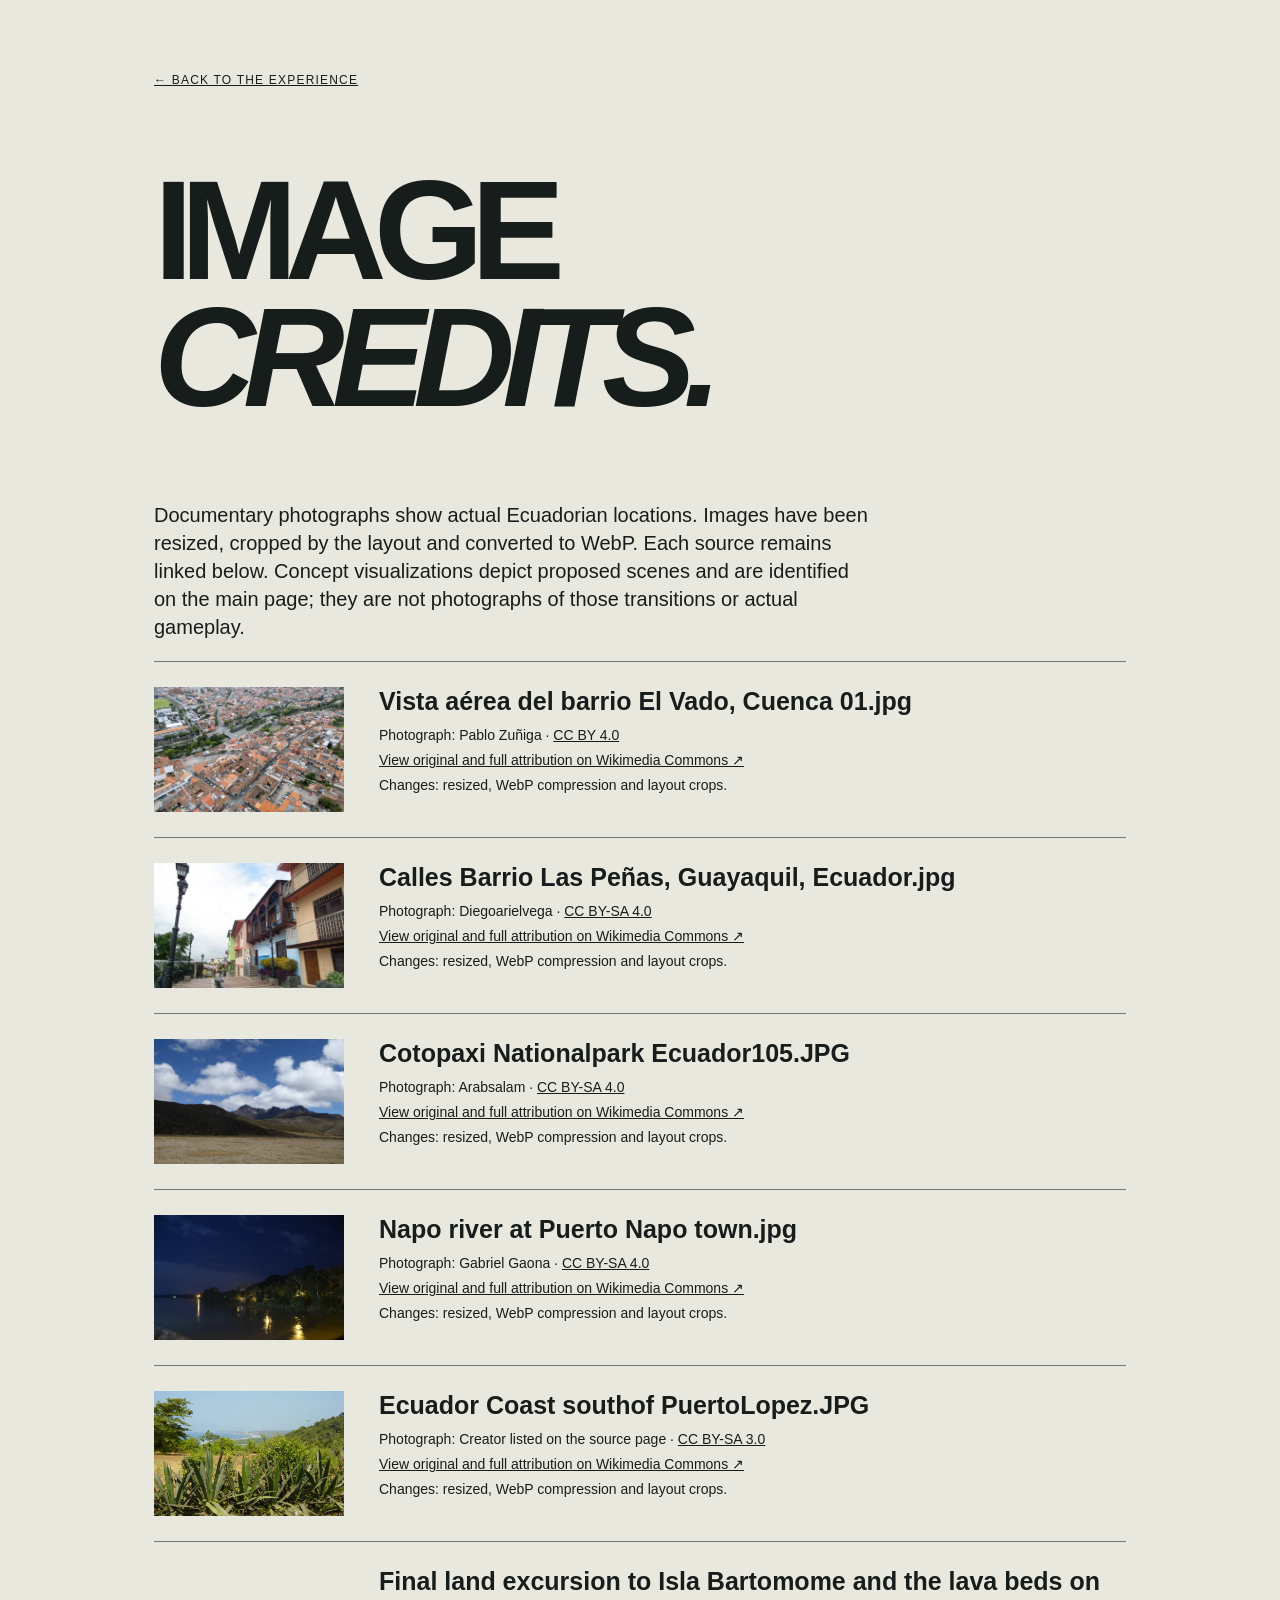
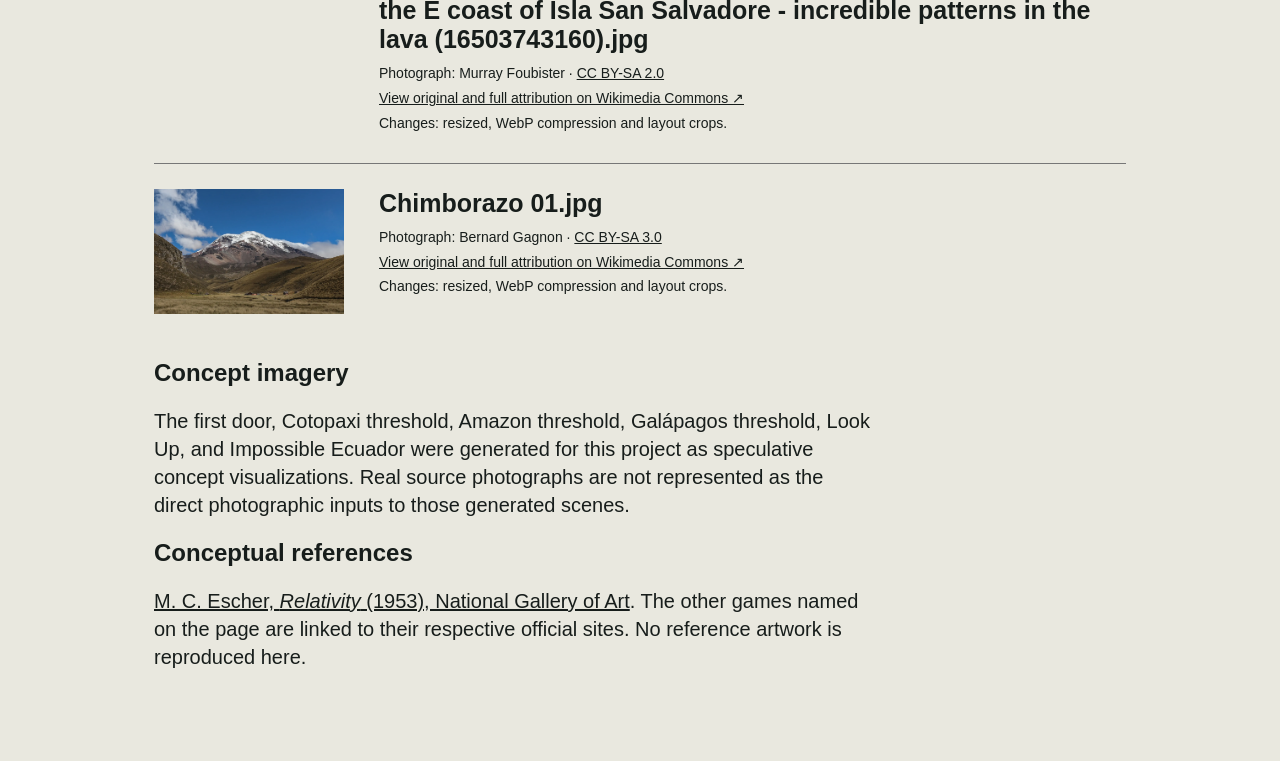
==== credits.html @ bcd6238f "Build Find Your Way Home editorial web experience" ====
<!doctype html><html lang="en"><head><meta charset="utf-8"><meta name="viewport" content="width=device-width, initial-scale=1"><title>Image credits — Find Your Way Home</title><link rel="stylesheet" href="style.css"><style>body{background:#e9e8df}.credits-main{max-width:1100px;margin:auto;padding:70px 5vw}.credits-main h1{font-size:clamp(4rem,11vw,10rem);letter-spacing:-.09em;line-height:.9;margin:80px 0}.credits-main p{font-size:20px;line-height:1.4;max-width:720px}.credit-row{display:grid;grid-template-columns:190px 1fr;gap:35px;padding:25px 0;border-top:1px solid #777;align-items:start}.credit-row img{width:190px;height:125px;object-fit:cover}.credit-row h2{font-size:25px;margin:0 0 10px}.credit-row p{font-size:14px;margin:5px 0}.credit-row a{word-break:break-word}.credits-main .back{font-size:12px;letter-spacing:.1em}@media(max-width:600px){.credit-row{grid-template-columns:1fr}.credit-row img{width:100%;height:190px}}</style></head><body><main class="credits-main"><a class="back" href="index.html">← BACK TO THE EXPERIENCE</a><h1>IMAGE<br><i>CREDITS.</i></h1><p>Documentary photographs show actual Ecuadorian locations. Images have been resized, cropped by the layout and converted to WebP. Each source remains linked below. Concept visualizations depict proposed scenes and are identified on the main page; they are not photographs of those transitions or actual gameplay.</p><article class="credit-row"><img src="assets/cuenca-source.webp" alt="" loading="lazy"><div><h2>Vista aérea del barrio El Vado, Cuenca 01.jpg</h2><p>Photograph: Pablo Zuñiga · <a href="https://creativecommons.org/licenses/by/4.0" target="_blank" rel="noopener">CC BY 4.0</a></p><p><a href="https://commons.wikimedia.org/wiki/File:Vista_a%C3%A9rea_del_barrio_El_Vado,_Cuenca_01.jpg" target="_blank" rel="noopener">View original and full attribution on Wikimedia Commons ↗</a></p><p>Changes: resized, WebP compression and layout crops.</p></div></article>
<article class="credit-row"><img src="assets/guayaquil-source.webp" alt="" loading="lazy"><div><h2>Calles Barrio Las Peñas, Guayaquil, Ecuador.jpg</h2><p>Photograph: Diegoarielvega · <a href="https://creativecommons.org/licenses/by-sa/4.0" target="_blank" rel="noopener">CC BY-SA 4.0</a></p><p><a href="https://commons.wikimedia.org/wiki/File:Calles_Barrio_Las_Pe%C3%B1as,_Guayaquil,_Ecuador.jpg" target="_blank" rel="noopener">View original and full attribution on Wikimedia Commons ↗</a></p><p>Changes: resized, WebP compression and layout crops.</p></div></article>
<article class="credit-row"><img src="assets/andes-source.webp" alt="" loading="lazy"><div><h2>Cotopaxi Nationalpark Ecuador105.JPG</h2><p>Photograph: Arabsalam · <a href="https://creativecommons.org/licenses/by-sa/4.0" target="_blank" rel="noopener">CC BY-SA 4.0</a></p><p><a href="https://commons.wikimedia.org/wiki/File:Cotopaxi_Nationalpark_Ecuador105.JPG" target="_blank" rel="noopener">View original and full attribution on Wikimedia Commons ↗</a></p><p>Changes: resized, WebP compression and layout crops.</p></div></article>
<article class="credit-row"><img src="assets/amazon-source.webp" alt="" loading="lazy"><div><h2>Napo river at Puerto Napo town.jpg</h2><p>Photograph: Gabriel Gaona · <a href="https://creativecommons.org/licenses/by-sa/4.0" target="_blank" rel="noopener">CC BY-SA 4.0</a></p><p><a href="https://commons.wikimedia.org/wiki/File:Napo_river_at_Puerto_Napo_town.jpg" target="_blank" rel="noopener">View original and full attribution on Wikimedia Commons ↗</a></p><p>Changes: resized, WebP compression and layout crops.</p></div></article>
<article class="credit-row"><img src="assets/pacific-source.webp" alt="" loading="lazy"><div><h2>Ecuador Coast southof PuertoLopez.JPG</h2><p>Photograph: Creator listed on the source page · <a href="http://creativecommons.org/licenses/by-sa/3.0/" target="_blank" rel="noopener">CC BY-SA 3.0</a></p><p><a href="https://commons.wikimedia.org/wiki/File:Ecuador_Coast_southof_PuertoLopez.JPG" target="_blank" rel="noopener">View original and full attribution on Wikimedia Commons ↗</a></p><p>Changes: resized, WebP compression and layout crops.</p></div></article>
<article class="credit-row"><img src="assets/galapagos-source.webp" alt="" loading="lazy"><div><h2>Final land excursion to Isla Bartomome and the lava beds on the E coast of Isla San Salvadore - incredible patterns in the lava (16503743160).jpg</h2><p>Photograph: Murray Foubister · <a href="https://creativecommons.org/licenses/by-sa/2.0" target="_blank" rel="noopener">CC BY-SA 2.0</a></p><p><a href="https://commons.wikimedia.org/wiki/File:Final_land_excursion_to_Isla_Bartomome_and_the_lava_beds_on_the_E_coast_of_Isla_San_Salvadore_-_incredible_patterns_in_the_lava_(16503743160).jpg" target="_blank" rel="noopener">View original and full attribution on Wikimedia Commons ↗</a></p><p>Changes: resized, WebP compression and layout crops.</p></div></article>
<article class="credit-row"><img src="assets/riobamba-source.webp" alt="" loading="lazy"><div><h2>Chimborazo 01.jpg</h2><p>Photograph: Bernard Gagnon · <a href="https://creativecommons.org/licenses/by-sa/3.0" target="_blank" rel="noopener">CC BY-SA 3.0</a></p><p><a href="https://commons.wikimedia.org/wiki/File:Chimborazo_01.jpg" target="_blank" rel="noopener">View original and full attribution on Wikimedia Commons ↗</a></p><p>Changes: resized, WebP compression and layout crops.</p></div></article><h2>Concept imagery</h2><p>The first door, Cotopaxi threshold, Amazon threshold, Galápagos threshold, Look Up, and Impossible Ecuador were generated for this project as speculative concept visualizations. Real source photographs are not represented as the direct photographic inputs to those generated scenes.</p><h2>Conceptual references</h2><p><a href="https://www.nga.gov/artworks/54256-relativity">M. C. Escher, <i>Relativity</i> (1953), National Gallery of Art</a>. The other games named on the page are linked to their respective official sites. No reference artwork is reproduced here.</p></main></body></html>
---- style.css ----
:root{--ink:#171d1b;--paper:#e9e8df;--cream:#f2f0e8;--dark:#111715;--acid:#d9e886;--line:rgba(25,32,28,.25);--sans:Arial,Helvetica,sans-serif;--serif:Georgia,'Times New Roman',serif}*{box-sizing:border-box}html{scroll-behavior:smooth}body{margin:0;background:var(--paper);color:var(--ink);font-family:var(--sans);overflow-x:hidden}img{display:block;width:100%;height:100%;object-fit:cover}a{color:inherit}button{font:inherit}.skip{position:fixed;top:-100px;left:10px;z-index:100;background:white;padding:12px}.skip:focus{top:10px}.progress{position:fixed;top:0;left:0;height:3px;width:0;background:var(--acid);z-index:99}.site-header{position:absolute;z-index:30;top:0;left:0;width:100%;display:flex;align-items:center;justify-content:space-between;gap:2rem;padding:25px 3.1vw;color:white;border-bottom:1px solid rgba(255,255,255,.5)}.wordmark{display:flex;align-items:center;white-space:nowrap;text-decoration:none;font-size:23px;font-weight:900;letter-spacing:-.09em;line-height:1}.wordmark small{font-size:9px;letter-spacing:.13em;margin-left:17px;font-weight:600}.door-mark{display:inline-block;width:9px;height:19px;margin:0 2px;border:2px solid currentColor;border-bottom:0;transform:translateY(1px)}.site-header nav{display:flex;gap:2.2vw}.site-header nav a,.header-coordinate,.meta,.eyebrow,.section-index,.image-credit,.concept-tag,.concept-disclaimer{font-size:10px;font-weight:700;letter-spacing:.16em;text-decoration:none}.site-header nav a:hover{color:var(--acid)}.header-coordinate{white-space:nowrap}.hero{min-height:760px;height:100svh;position:relative;background:#252721;color:white;overflow:hidden}.hero-image{position:absolute;inset:0;background:url('assets/cuenca-source.webp') center 45%/cover;transform:scale(1.05);animation:hero-settle 2s ease-out forwards}.hero-shade{position:absolute;inset:0;background:linear-gradient(90deg,rgba(5,10,9,.7) 0,rgba(5,10,9,.3) 70%),linear-gradient(0deg,rgba(5,10,9,.7),transparent 42%)}.hero-topline{position:absolute;top:103px;left:3.1vw;right:3.1vw;display:flex;justify-content:space-between}.hero-content{position:absolute;left:3vw;right:3vw;bottom:7.5vh}.eyebrow{margin:0 0 18px}.hero h1{font-size:clamp(5rem,11.8vw,13rem);letter-spacing:-.095em;line-height:.83;margin:0;font-weight:900;max-width:1200px}.hero h1 em{font-family:var(--serif);font-weight:400;letter-spacing:-.08em}.hero-bottom{display:flex;justify-content:space-between;align-items:flex-end;border-top:1px solid rgba(255,255,255,.65);margin-top:34px;padding-top:19px;font-size:clamp(15px,1.65vw,22px);font-weight:700}.hero-bottom p{margin:0}.down-link{font-size:10px;text-decoration:none;letter-spacing:.14em;white-space:nowrap}.down-link span{font-size:25px;margin-left:12px}.image-credit{position:absolute;bottom:10px;left:3vw;font-size:8px;opacity:.75}@keyframes hero-settle{to{transform:scale(1)}}.section-pad{padding:90px 5.5vw 130px}.section-index{border-top:1px solid currentColor;padding-top:13px;width:100%;margin-bottom:70px;opacity:.82}.display{font-size:clamp(3.6rem,7.7vw,10rem);letter-spacing:-.085em;line-height:.96;font-weight:800;margin:0}.display i,.worlds-intro i,.impossible-copy i,.footer-title i{font:italic 400 .95em var(--serif);letter-spacing:-.075em}.body-copy{font-size:clamp(19px,2vw,27px);line-height:1.43;max-width:680px;letter-spacing:-.025em}.premise{background:var(--cream);min-height:92vh}.premise-grid{display:grid;grid-template-columns:32% 1fr;gap:4vw}.small-note{font-size:11px;letter-spacing:.14em;line-height:1.9;margin-top:10px}.premise .body-copy{margin:38px 0 0 25%;max-width:590px}.first-door{height:230vh;background:#161b18}.door-sticky{height:100vh;position:sticky;top:0;overflow:hidden;color:white}.door-sticky>img{position:absolute;inset:0}.door-before{filter:brightness(.55)}.door-after{clip-path:inset(0 50% 0 50%);will-change:clip-path}.door-sticky:after,.look-sticky:after,.impossible-frame:after{content:"";position:absolute;inset:0;background:linear-gradient(0deg,rgba(0,0,0,.55),transparent 55%);pointer-events:none}.door-copy{position:absolute;z-index:2;bottom:15%;left:5.5vw}.door-copy h2{font-size:clamp(3.8rem,10vw,12rem);line-height:.82;letter-spacing:-.095em;margin:0}.door-copy h2 span{font-family:var(--serif);font-weight:400}.door-copy p{font-size:13px;letter-spacing:.18em;margin-top:25px}.door-caption{position:absolute;z-index:2;bottom:32px;left:5.5vw;right:5.5vw;display:flex;justify-content:space-between;border-top:1px solid white;padding-top:12px}.turning{background:var(--dark);color:var(--cream);min-height:110vh}.turning-lines p{font-size:clamp(3.5rem,9vw,11rem);line-height:1.05;letter-spacing:-.085em;font-weight:900;margin:0 0 2.5rem}.turning-lines p:nth-child(2){margin-left:7vw}.turning-lines .turning-final{font:italic 400 clamp(5rem,12vw,14rem)/1 var(--serif);margin-left:22vw;color:var(--acid)}.turning-foot{display:flex;justify-content:space-between;align-items:end;margin-top:12vh}.turning-foot p{max-width:450px}.arrow-glyph{font:200 11rem var(--serif);line-height:.7}.look-section{height:200vh;background:#111}.look-sticky{height:100vh;position:sticky;top:0;overflow:hidden;color:white}.look-sticky img{object-position:center 50%;transform:scale(1.2);will-change:transform}.look-overlay{position:absolute;z-index:2;top:15%;left:5vw}.look-overlay h2{font-size:clamp(7rem,18vw,22rem);line-height:.75;letter-spacing:-.1em;margin:0 0 30px}.look-overlay h2 i{font:italic 400 .9em var(--serif)}.look-overlay p{font-size:13px;font-weight:bold;letter-spacing:.13em;line-height:1.6}.concept-tag{position:absolute;bottom:25px;right:5vw;z-index:2;color:#fff}.rules{background:var(--cream)}.rules-lead{display:grid;grid-template-columns:1.5fr 1fr;gap:5vw;align-items:end}.rules-lead p{font-size:clamp(20px,2.3vw,32px);line-height:1.3;letter-spacing:-.04em;max-width:520px}.rule-list{margin:110px 0 95px;border-top:1px solid var(--ink)}.rule-list>div{display:grid;grid-template-columns:7% 52% 1fr;align-items:baseline;gap:1vw;border-bottom:1px solid var(--line);padding:18px 0 16px}.rule-list span,.rule-list small{font-size:12px;letter-spacing:.06em}.rule-list strong{font-size:clamp(2rem,5vw,6rem);letter-spacing:-.07em;line-height:1}.rules-thesis{font-size:clamp(2rem,4.4vw,5rem);line-height:1.07;letter-spacing:-.065em;font-weight:800;border-left:5px solid var(--ink);padding-left:3vw}.rules-thesis em{font:italic 400 .98em var(--serif)}.worlds-intro{background:#c9d0b5;padding:90px 5.5vw 85px;min-height:75vh}.worlds-intro h2{font-size:clamp(5rem,12vw,15rem);line-height:.83;letter-spacing:-.09em;margin:0}.worlds-intro p{max-width:570px;margin:55px 0 45px auto;font-size:clamp(20px,2vw,28px);line-height:1.3}.world-sequence{background:var(--dark)}.world-panel{min-height:90vh;position:relative;overflow:hidden;color:white;display:flex;align-items:flex-end;padding:6vw}.world-panel img{position:absolute;inset:0;filter:brightness(.65);transition:transform 1.2s ease}.world-panel.in-view img{transform:scale(1.055)}.world-panel:after{content:"";position:absolute;inset:0;background:linear-gradient(0deg,rgba(0,0,0,.65),transparent 65%)}.world-panel-content{position:relative;z-index:1;width:100%;display:grid;grid-template-columns:1fr auto;align-items:end}.world-panel-content h3{font-size:clamp(5rem,12vw,15rem);line-height:.8;letter-spacing:-.09em;margin:15px 0 0}.world-panel-content p{max-width:280px;font-size:16px;line-height:1.4}.world-panel-content .meta{display:block}.world-panel .world-counter{position:absolute;z-index:2;right:5vw;top:5vw;font:italic 4rem var(--serif)}.world-panel .world-credit{position:absolute;right:5vw;bottom:14px;z-index:2;font-size:9px;letter-spacing:.1em}.postcards{background:#e9e8df}.postcard-heading{display:grid;grid-template-columns:1.4fr 1fr;gap:6vw;align-items:end}.postcard-map{height:590px;position:relative;margin-top:95px;background:#d9dbcf;overflow:hidden;border:1px solid var(--line)}.postcard-card{position:absolute;width:28%;height:40%;background:#fff;padding:10px 10px 30px;box-shadow:0 15px 30px #131c1922;z-index:2}.postcard-card span{font-size:11px;letter-spacing:.14em;display:block;margin-top:7px}.card-a{left:8%;top:18%;transform:rotate(-7deg)}.card-b{left:37%;top:40%;transform:rotate(6deg)}.card-c{right:7%;top:13%;transform:rotate(-5deg)}.connections{position:absolute;inset:0;width:100%;height:100%;z-index:1}.connections path{stroke:#38453e;stroke-width:2;stroke-dasharray:6 7;fill:none}.connections circle{fill:#293c34}.map-note{position:absolute;bottom:23px;left:25px;font-size:11px;letter-spacing:.15em}.map-note span{font-size:23px;vertical-align:middle;margin:0 10px}.thresholds{background:var(--dark);color:#f3f0e8;padding:90px 5.5vw 100px}.threshold-intro{margin-bottom:80px}.threshold-grid{display:grid;grid-template-columns:repeat(3,1fr);gap:16px}.threshold-grid figure{margin:0}.threshold-grid img{height:clamp(260px,35vw,570px)}.threshold-grid figcaption{display:flex;justify-content:space-between;gap:10px;padding-top:15px;font-size:11px;letter-spacing:.07em}.threshold-grid figcaption span{opacity:.65;text-align:right}.concept-disclaimer{margin:70px 0 0;opacity:.6}.impossible{background:#111;padding:0}.impossible-frame{height:110vh;min-height:700px;position:relative;overflow:hidden;color:#fff}.impossible-frame img{position:absolute;inset:0}.impossible-copy{position:absolute;z-index:2;top:10%;left:5.5vw}.impossible-copy h2{font-size:clamp(4rem,8.5vw,11rem);line-height:.87;letter-spacing:-.09em;margin:18px 0}.references{background:var(--cream)}.references>.body-copy{margin:60px 0 100px 30%}.reference-list{border-top:1px solid var(--ink)}.reference-list a{display:grid;grid-template-columns:5% 40% 1fr 25px;gap:1vw;align-items:center;border-bottom:1px solid var(--line);text-decoration:none;padding:24px 0}.reference-list a:hover strong{font-style:italic}.reference-list span,.reference-list small{font-size:12px}.reference-list strong{font-size:clamp(1.3rem,2.6vw,3rem);letter-spacing:-.04em}.reference-list b{font-size:24px;font-weight:400}.reference-end{font-size:clamp(2.3rem,5.5vw,6rem);line-height:.99;letter-spacing:-.07em;font-weight:800;max-width:1000px;margin:100px 0 0}.people-time{background:#9daba2;color:#101b17}.people-time>.section-index{margin-bottom:90px}.people-time>div:nth-child(2){max-width:1050px;margin-left:auto}.people-columns{display:grid;grid-template-columns:1fr 1fr;gap:6vw;margin:90px 0}.people-columns p,.grant-layout p{font-size:clamp(19px,1.8vw,25px);line-height:1.43;letter-spacing:-.025em}.people-mantra{font-size:clamp(2rem,4vw,5rem);line-height:1;letter-spacing:-.06em;font-weight:800;border-top:1px solid;padding-top:23px}.making{background:var(--cream)}.making-head{display:grid;grid-template-columns:1.2fr .7fr;gap:5vw;align-items:end}.pipeline{display:grid;grid-template-columns:repeat(5,1fr);gap:0;border-top:1px solid;margin:100px 0}.pipeline>div{min-height:220px;border-right:1px solid var(--line);padding:18px 15px 15px;display:flex;flex-direction:column;justify-content:space-between}.pipeline>div:first-child{border-left:1px solid var(--line)}.pipeline span,.pipeline small{font-size:11px;line-height:1.5}.pipeline strong{font-size:clamp(20px,2.5vw,38px);line-height:1;letter-spacing:-.06em}.making-image{height:75vh;min-height:420px;position:relative;overflow:hidden;color:white}.making-image img{filter:brightness(.7)}.making-image>div{position:absolute;top:10%;left:4%}.making-image p{font-size:clamp(3rem,7vw,9rem);line-height:.9;letter-spacing:-.08em;font-weight:800}.media-section{background:#181f1c;color:var(--cream)}.media-heading{display:flex;align-items:end;justify-content:space-between;margin-bottom:60px}.media-heading p{font-size:11px;letter-spacing:.15em}.media-canvas{width:88%;margin:auto;aspect-ratio:16/9;background:#222;position:relative;overflow:hidden;border:1px solid #a9b4a4}.media-poster{position:absolute;inset:0}.media-poster:after{content:"";position:absolute;inset:0;background:rgba(3,8,7,.54)}.media-poster>div{position:absolute;z-index:1;inset:0;display:flex;flex-direction:column;align-items:center;justify-content:center;text-align:center;padding:10px}.media-icon,.crosshair{font-size:clamp(2rem,5vw,5rem);font-weight:100;border:1px solid #ddd;width:90px;height:90px;border-radius:50%;display:grid;place-items:center;margin-bottom:25px}.media-poster strong{font-size:clamp(2rem,6vw,7rem);letter-spacing:-.07em;line-height:1}.media-poster small{font-size:10px;letter-spacing:.15em;margin-top:25px}.demo-section{background:#c7d0bf;color:#15201b}.demo-section .media-canvas{border-color:#172019}.demo-poster:after{background:rgba(4,14,12,.58)}.demo-poster>div{color:white}.journal{background:var(--cream)}.journal-head{display:grid;grid-template-columns:1.3fr .7fr;gap:5vw;align-items:end}.journal-head p{font-size:20px;line-height:1.4}.journal-list{margin-top:100px;border-top:1px solid}.journal-row{display:grid;grid-template-columns:9% 1fr auto;gap:2vw;align-items:center;padding:24px 0;border-bottom:1px solid var(--line)}.journal-row span,.journal-row small{font-size:11px;letter-spacing:.11em}.journal-row strong{font-size:clamp(1.7rem,4.5vw,5rem);line-height:1;letter-spacing:-.06em}.journal-row small{text-align:right}.grant{background:#abb8a8}.grant-layout{display:grid;grid-template-columns:1.3fr .7fr;gap:7vw}.grant-layout .grant-caveat{font-size:10px;letter-spacing:.13em;line-height:1.6;margin-top:45px}footer{background:#111715;color:var(--cream);padding:70px 5.5vw 28px}.footer-top{display:flex;justify-content:space-between;align-items:end}.footer-title{font-size:clamp(5rem,12vw,16rem);line-height:.82;letter-spacing:-.09em;font-weight:900;text-decoration:none}.back-top,.footer-bottom{font-size:10px;letter-spacing:.14em;text-decoration:none}.footer-bottom{display:flex;justify-content:space-between;border-top:1px solid #777;padding-top:25px;margin-top:95px}
@media(max-width:800px){.site-header{padding:18px 5vw}.site-header nav{display:none}.header-coordinate{font-size:9px}.hero{height:100svh;min-height:600px}.hero-topline{top:85px;left:5vw;right:5vw}.hero-topline span:last-child{display:none}.hero-content{left:5vw;right:5vw;bottom:8vh}.hero h1{font-size:clamp(4.6rem,16.3vw,8rem)}.hero-bottom{gap:15px;align-items:start}.hero-bottom p{max-width:200px;line-height:1.15}.down-link{font-size:8px}.image-credit{left:5vw}.section-pad,.thresholds{padding:65px 5vw 90px}.section-index{margin-bottom:55px}.premise-grid,.rules-lead,.postcard-heading,.making-head,.journal-head,.grant-layout{display:block}.premise-grid .small-note{margin-bottom:60px}.premise .body-copy{margin-left:0}.display{font-size:clamp(3.5rem,12vw,7rem)}.door-copy{bottom:20%}.door-copy h2{font-size:clamp(3.5rem,13vw,7rem)}.turning-lines p{font-size:clamp(3rem,12vw,7rem)}.turning-lines .turning-final{margin-left:4vw;font-size:clamp(5rem,18vw,9rem)}.turning-foot{margin-top:16vh}.arrow-glyph{font-size:6rem}.look-overlay{top:21%}.look-overlay h2{font-size:clamp(6rem,22vw,12rem)}.look-overlay p{max-width:250px}.rules-lead p{margin:45px 0}.rule-list{margin:75px 0}.rule-list>div{grid-template-columns:8% 1fr;gap:12px}.rule-list small{grid-column:2}.rule-list strong{font-size:clamp(2rem,7vw,4rem)}.worlds-intro{padding:65px 5vw}.worlds-intro h2{font-size:clamp(4.5rem,16vw,9rem)}.worlds-intro p{margin:50px 0 35px}.world-panel{min-height:82vh;padding:7vw}.world-panel-content{display:block}.world-panel-content h3{font-size:clamp(4.7rem,17vw,9rem)}.world-panel-content p{margin-top:30px;max-width:250px}.world-panel .world-counter{font-size:3rem}.postcard-heading .body-copy{margin:50px 0}.postcard-map{height:650px;margin-top:40px}.postcard-card{width:53%;height:27%}.card-a{left:5%;top:5%}.card-b{left:37%;top:35%}.card-c{left:6%;top:68%}.connections{transform:rotate(90deg)}.map-note{right:10px;left:auto;top:15px;bottom:auto;font-size:8px}.threshold-grid{grid-template-columns:1fr;gap:55px}.threshold-grid img{height:55vh;max-height:550px}.impossible-frame{height:90vh;min-height:650px}.impossible-frame img{object-position:53% center}.impossible-copy{top:11%}.impossible-copy h2{font-size:clamp(3.1rem,11vw,6rem)}.references>.body-copy{margin:50px 0 65px}.reference-list a{grid-template-columns:25px 1fr 25px;gap:10px}.reference-list small{grid-column:2}.reference-list b{grid-column:3;grid-row:1}.reference-end{margin-top:70px}.people-time>div:nth-child(2){margin-left:0}.people-columns{grid-template-columns:1fr;gap:10px;margin:50px 0}.pipeline{grid-template-columns:1fr;margin:70px 0}.pipeline>div{min-height:110px;border-left:1px solid var(--line);border-bottom:1px solid var(--line);display:grid;grid-template-columns:30% 1fr;align-items:center;gap:10px}.pipeline small{grid-column:2}.making-image{height:55vh}.media-heading p{display:none}.media-canvas{width:100%}.media-icon,.crosshair{width:50px;height:50px;font-size:2rem;margin-bottom:10px}.media-poster strong{font-size:clamp(1.5rem,7vw,3.5rem)}.media-poster small{font-size:8px;margin-top:10px}.media-poster .eyebrow{font-size:8px;margin-bottom:8px}.journal-head p{margin-top:45px}.journal-list{margin-top:60px}.journal-row{grid-template-columns:30px 1fr}.journal-row small{grid-column:2;text-align:left}.grant-layout>div:nth-child(2){margin-top:60px}.footer-top{display:block}.footer-title{font-size:clamp(4.4rem,16vw,8rem)}.back-top{display:block;margin-top:70px}.footer-bottom{flex-wrap:wrap;gap:25px}.footer-bottom span:last-child{width:100%}}
@media(max-width:480px){.wordmark small{display:none}.header-coordinate{display:none}.hero h1{font-size:18vw}.hero-bottom{font-size:13px}.hero-bottom .down-link{max-width:100px;line-height:1.5}.first-door{height:180vh}.door-copy h2{font-size:13vw}.door-caption{font-size:8px}.turning-lines p{font-size:11vw}.look-sticky img{object-position:60% center}.look-overlay h2{font-size:24vw}.world-panel img{object-position:center}.world-panel-content h3{font-size:16vw}.concept-tag{left:5vw;right:5vw;line-height:1.5}.postcard-map{height:580px}.card-c{top:67%}.map-note{display:none}.media-section{padding-left:0;padding-right:0}.media-section>.section-index,.media-heading{margin-left:5vw;margin-right:5vw;width:90%}.media-canvas{border-left:0;border-right:0}.footer-bottom{line-height:1.8}}
@media(prefers-reduced-motion:reduce){html{scroll-behavior:auto}*,*:before,*:after{animation-duration:.01ms!important;transition-duration:.01ms!important}.door-after{clip-path:inset(0 0 0 0)!important}.look-sticky img{transform:none!important}}
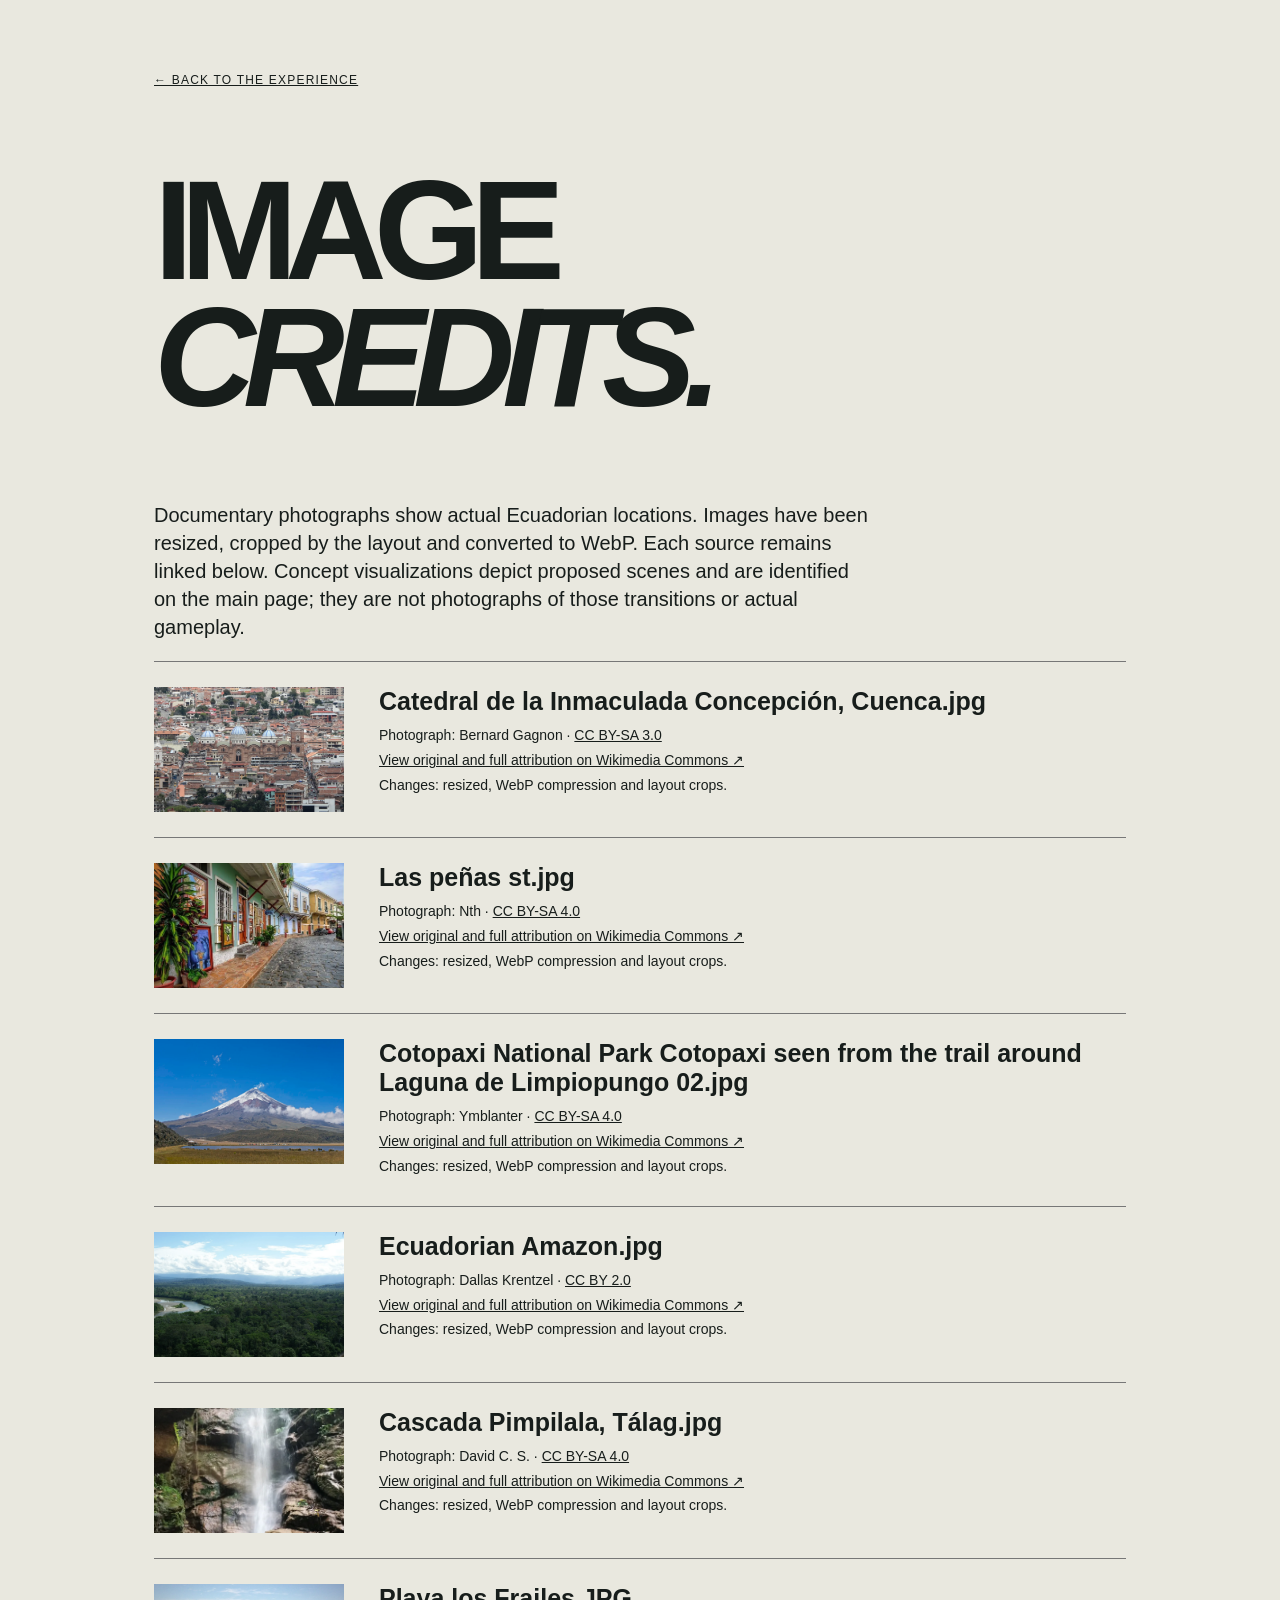
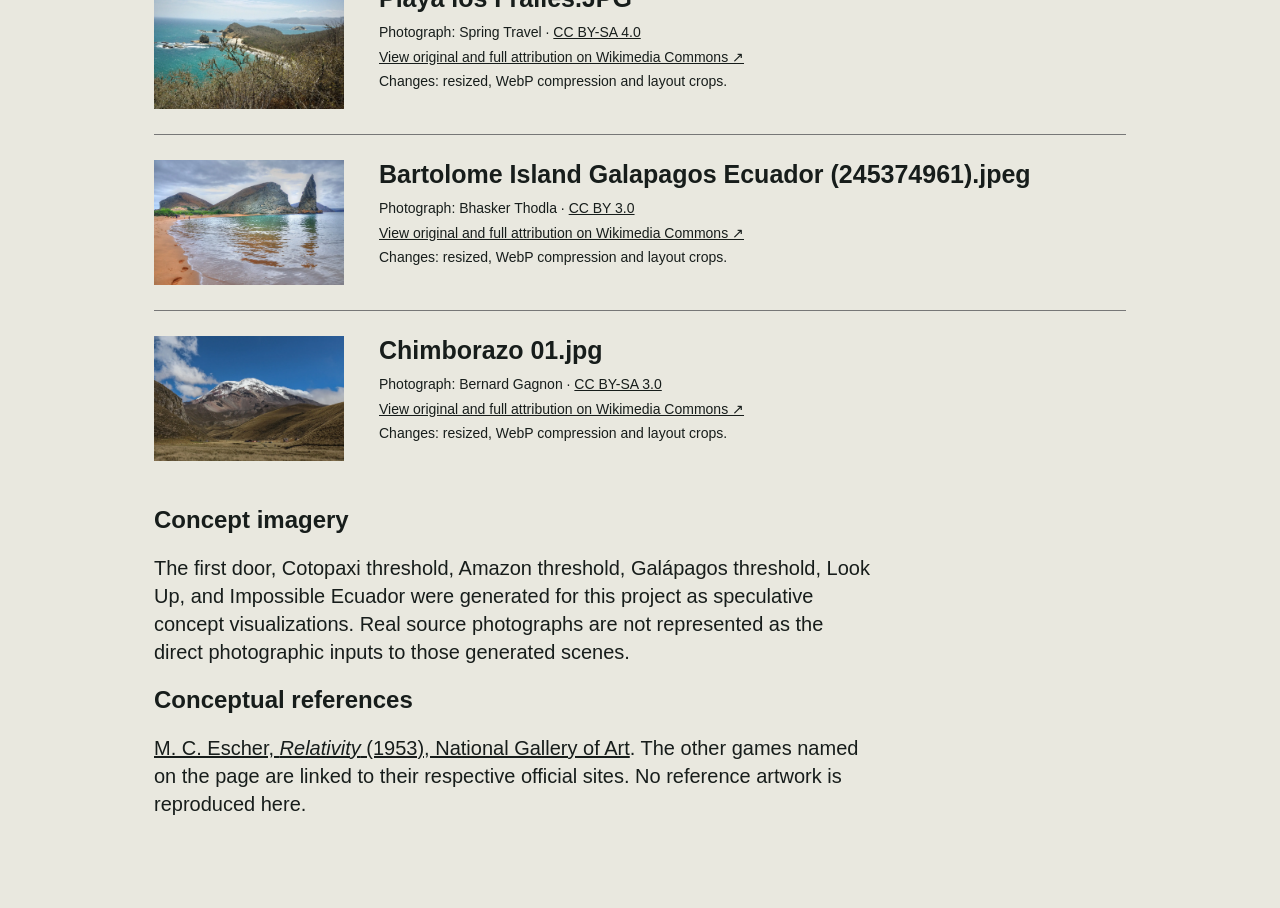
==== commit 9ce9e133: "Curate distinctive Ecuador photography across the story" ====
--- a/credits.html
+++ b/credits.html
@@ -1,7 +1,8 @@
-<!doctype html><html lang="en"><head><meta charset="utf-8"><meta name="viewport" content="width=device-width, initial-scale=1"><title>Image credits — Find Your Way Home</title><link rel="stylesheet" href="style.css"><style>body{background:#e9e8df}.credits-main{max-width:1100px;margin:auto;padding:70px 5vw}.credits-main h1{font-size:clamp(4rem,11vw,10rem);letter-spacing:-.09em;line-height:.9;margin:80px 0}.credits-main p{font-size:20px;line-height:1.4;max-width:720px}.credit-row{display:grid;grid-template-columns:190px 1fr;gap:35px;padding:25px 0;border-top:1px solid #777;align-items:start}.credit-row img{width:190px;height:125px;object-fit:cover}.credit-row h2{font-size:25px;margin:0 0 10px}.credit-row p{font-size:14px;margin:5px 0}.credit-row a{word-break:break-word}.credits-main .back{font-size:12px;letter-spacing:.1em}@media(max-width:600px){.credit-row{grid-template-columns:1fr}.credit-row img{width:100%;height:190px}}</style></head><body><main class="credits-main"><a class="back" href="index.html">← BACK TO THE EXPERIENCE</a><h1>IMAGE<br><i>CREDITS.</i></h1><p>Documentary photographs show actual Ecuadorian locations. Images have been resized, cropped by the layout and converted to WebP. Each source remains linked below. Concept visualizations depict proposed scenes and are identified on the main page; they are not photographs of those transitions or actual gameplay.</p><article class="credit-row"><img src="assets/cuenca-source.webp" alt="" loading="lazy"><div><h2>Vista aérea del barrio El Vado, Cuenca 01.jpg</h2><p>Photograph: Pablo Zuñiga · <a href="https://creativecommons.org/licenses/by/4.0" target="_blank" rel="noopener">CC BY 4.0</a></p><p><a href="https://commons.wikimedia.org/wiki/File:Vista_a%C3%A9rea_del_barrio_El_Vado,_Cuenca_01.jpg" target="_blank" rel="noopener">View original and full attribution on Wikimedia Commons ↗</a></p><p>Changes: resized, WebP compression and layout crops.</p></div></article>
-<article class="credit-row"><img src="assets/guayaquil-source.webp" alt="" loading="lazy"><div><h2>Calles Barrio Las Peñas, Guayaquil, Ecuador.jpg</h2><p>Photograph: Diegoarielvega · <a href="https://creativecommons.org/licenses/by-sa/4.0" target="_blank" rel="noopener">CC BY-SA 4.0</a></p><p><a href="https://commons.wikimedia.org/wiki/File:Calles_Barrio_Las_Pe%C3%B1as,_Guayaquil,_Ecuador.jpg" target="_blank" rel="noopener">View original and full attribution on Wikimedia Commons ↗</a></p><p>Changes: resized, WebP compression and layout crops.</p></div></article>
-<article class="credit-row"><img src="assets/andes-source.webp" alt="" loading="lazy"><div><h2>Cotopaxi Nationalpark Ecuador105.JPG</h2><p>Photograph: Arabsalam · <a href="https://creativecommons.org/licenses/by-sa/4.0" target="_blank" rel="noopener">CC BY-SA 4.0</a></p><p><a href="https://commons.wikimedia.org/wiki/File:Cotopaxi_Nationalpark_Ecuador105.JPG" target="_blank" rel="noopener">View original and full attribution on Wikimedia Commons ↗</a></p><p>Changes: resized, WebP compression and layout crops.</p></div></article>
-<article class="credit-row"><img src="assets/amazon-source.webp" alt="" loading="lazy"><div><h2>Napo river at Puerto Napo town.jpg</h2><p>Photograph: Gabriel Gaona · <a href="https://creativecommons.org/licenses/by-sa/4.0" target="_blank" rel="noopener">CC BY-SA 4.0</a></p><p><a href="https://commons.wikimedia.org/wiki/File:Napo_river_at_Puerto_Napo_town.jpg" target="_blank" rel="noopener">View original and full attribution on Wikimedia Commons ↗</a></p><p>Changes: resized, WebP compression and layout crops.</p></div></article>
-<article class="credit-row"><img src="assets/pacific-source.webp" alt="" loading="lazy"><div><h2>Ecuador Coast southof PuertoLopez.JPG</h2><p>Photograph: Creator listed on the source page · <a href="http://creativecommons.org/licenses/by-sa/3.0/" target="_blank" rel="noopener">CC BY-SA 3.0</a></p><p><a href="https://commons.wikimedia.org/wiki/File:Ecuador_Coast_southof_PuertoLopez.JPG" target="_blank" rel="noopener">View original and full attribution on Wikimedia Commons ↗</a></p><p>Changes: resized, WebP compression and layout crops.</p></div></article>
-<article class="credit-row"><img src="assets/galapagos-source.webp" alt="" loading="lazy"><div><h2>Final land excursion to Isla Bartomome and the lava beds on the E coast of Isla San Salvadore - incredible patterns in the lava (16503743160).jpg</h2><p>Photograph: Murray Foubister · <a href="https://creativecommons.org/licenses/by-sa/2.0" target="_blank" rel="noopener">CC BY-SA 2.0</a></p><p><a href="https://commons.wikimedia.org/wiki/File:Final_land_excursion_to_Isla_Bartomome_and_the_lava_beds_on_the_E_coast_of_Isla_San_Salvadore_-_incredible_patterns_in_the_lava_(16503743160).jpg" target="_blank" rel="noopener">View original and full attribution on Wikimedia Commons ↗</a></p><p>Changes: resized, WebP compression and layout crops.</p></div></article>
+<!doctype html><html lang="en"><head><meta charset="utf-8"><meta name="viewport" content="width=device-width, initial-scale=1"><title>Image credits — Find Your Way Home</title><link rel="stylesheet" href="style.css"><style>body{background:#e9e8df}.credits-main{max-width:1100px;margin:auto;padding:70px 5vw}.credits-main h1{font-size:clamp(4rem,11vw,10rem);letter-spacing:-.09em;line-height:.9;margin:80px 0}.credits-main p{font-size:20px;line-height:1.4;max-width:720px}.credit-row{display:grid;grid-template-columns:190px 1fr;gap:35px;padding:25px 0;border-top:1px solid #777;align-items:start}.credit-row img{width:190px;height:125px;object-fit:cover}.credit-row h2{font-size:25px;margin:0 0 10px}.credit-row p{font-size:14px;margin:5px 0}.credit-row a{word-break:break-word}.credits-main .back{font-size:12px;letter-spacing:.1em}@media(max-width:600px){.credit-row{grid-template-columns:1fr}.credit-row img{width:100%;height:190px}}</style></head><body><main class="credits-main"><a class="back" href="index.html">← BACK TO THE EXPERIENCE</a><h1>IMAGE<br><i>CREDITS.</i></h1><p>Documentary photographs show actual Ecuadorian locations. Images have been resized, cropped by the layout and converted to WebP. Each source remains linked below. Concept visualizations depict proposed scenes and are identified on the main page; they are not photographs of those transitions or actual gameplay.</p><article class="credit-row"><img src="assets/cuenca-source.webp" alt="" loading="lazy"><div><h2>Catedral de la Inmaculada Concepción, Cuenca.jpg</h2><p>Photograph: Bernard Gagnon · <a href="https://creativecommons.org/licenses/by-sa/3.0" target="_blank" rel="noopener">CC BY-SA 3.0</a></p><p><a href="https://commons.wikimedia.org/wiki/File:Catedral_de_la_Inmaculada_Concepci%C3%B3n,_Cuenca.jpg" target="_blank" rel="noopener">View original and full attribution on Wikimedia Commons ↗</a></p><p>Changes: resized, WebP compression and layout crops.</p></div></article>
+<article class="credit-row"><img src="assets/guayaquil-source.webp" alt="" loading="lazy"><div><h2>Las peñas st.jpg</h2><p>Photograph: Nth · <a href="https://creativecommons.org/licenses/by-sa/4.0" target="_blank" rel="noopener">CC BY-SA 4.0</a></p><p><a href="https://commons.wikimedia.org/wiki/File:Las_pe%C3%B1as_st.jpg" target="_blank" rel="noopener">View original and full attribution on Wikimedia Commons ↗</a></p><p>Changes: resized, WebP compression and layout crops.</p></div></article>
+<article class="credit-row"><img src="assets/andes-source.webp" alt="" loading="lazy"><div><h2>Cotopaxi National Park Cotopaxi seen from the trail around Laguna de Limpiopungo 02.jpg</h2><p>Photograph: Ymblanter · <a href="https://creativecommons.org/licenses/by-sa/4.0" target="_blank" rel="noopener">CC BY-SA 4.0</a></p><p><a href="https://commons.wikimedia.org/wiki/File:Cotopaxi_National_Park_Cotopaxi_seen_from_the_trail_around_Laguna_de_Limpiopungo_02.jpg" target="_blank" rel="noopener">View original and full attribution on Wikimedia Commons ↗</a></p><p>Changes: resized, WebP compression and layout crops.</p></div></article>
+<article class="credit-row"><img src="assets/amazon-source.webp" alt="" loading="lazy"><div><h2>Ecuadorian Amazon.jpg</h2><p>Photograph: Dallas Krentzel · <a href="https://creativecommons.org/licenses/by/2.0" target="_blank" rel="noopener">CC BY 2.0</a></p><p><a href="https://commons.wikimedia.org/wiki/File:Ecuadorian_Amazon.jpg" target="_blank" rel="noopener">View original and full attribution on Wikimedia Commons ↗</a></p><p>Changes: resized, WebP compression and layout crops.</p></div></article>
+<article class="credit-row"><img src="assets/amazon-falls.webp" alt="" loading="lazy"><div><h2>Cascada Pimpilala, Tálag.jpg</h2><p>Photograph: David C. S. · <a href="https://creativecommons.org/licenses/by-sa/4.0" target="_blank" rel="noopener">CC BY-SA 4.0</a></p><p><a href="https://commons.wikimedia.org/wiki/File:Cascada_Pimpilala,_T%C3%A1lag.jpg" target="_blank" rel="noopener">View original and full attribution on Wikimedia Commons ↗</a></p><p>Changes: resized, WebP compression and layout crops.</p></div></article>
+<article class="credit-row"><img src="assets/pacific-source.webp" alt="" loading="lazy"><div><h2>Playa los Frailes.JPG</h2><p>Photograph: Spring Travel · <a href="https://creativecommons.org/licenses/by-sa/4.0" target="_blank" rel="noopener">CC BY-SA 4.0</a></p><p><a href="https://commons.wikimedia.org/wiki/File:Playa_los_Frailes.JPG" target="_blank" rel="noopener">View original and full attribution on Wikimedia Commons ↗</a></p><p>Changes: resized, WebP compression and layout crops.</p></div></article>
+<article class="credit-row"><img src="assets/galapagos-source.webp" alt="" loading="lazy"><div><h2>Bartolome Island Galapagos Ecuador (245374961).jpeg</h2><p>Photograph: Bhasker Thodla · <a href="https://creativecommons.org/licenses/by/3.0" target="_blank" rel="noopener">CC BY 3.0</a></p><p><a href="https://commons.wikimedia.org/wiki/File:Bartolome_Island_Galapagos_Ecuador_(245374961).jpeg" target="_blank" rel="noopener">View original and full attribution on Wikimedia Commons ↗</a></p><p>Changes: resized, WebP compression and layout crops.</p></div></article>
 <article class="credit-row"><img src="assets/riobamba-source.webp" alt="" loading="lazy"><div><h2>Chimborazo 01.jpg</h2><p>Photograph: Bernard Gagnon · <a href="https://creativecommons.org/licenses/by-sa/3.0" target="_blank" rel="noopener">CC BY-SA 3.0</a></p><p><a href="https://commons.wikimedia.org/wiki/File:Chimborazo_01.jpg" target="_blank" rel="noopener">View original and full attribution on Wikimedia Commons ↗</a></p><p>Changes: resized, WebP compression and layout crops.</p></div></article><h2>Concept imagery</h2><p>The first door, Cotopaxi threshold, Amazon threshold, Galápagos threshold, Look Up, and Impossible Ecuador were generated for this project as speculative concept visualizations. Real source photographs are not represented as the direct photographic inputs to those generated scenes.</p><h2>Conceptual references</h2><p><a href="https://www.nga.gov/artworks/54256-relativity">M. C. Escher, <i>Relativity</i> (1953), National Gallery of Art</a>. The other games named on the page are linked to their respective official sites. No reference artwork is reproduced here.</p></main></body></html>
--- a/style.css
+++ b/style.css
@@ -2,3 +2,6 @@
 @media(max-width:800px){.site-header{padding:18px 5vw}.site-header nav{display:none}.header-coordinate{font-size:9px}.hero{height:100svh;min-height:600px}.hero-topline{top:85px;left:5vw;right:5vw}.hero-topline span:last-child{display:none}.hero-content{left:5vw;right:5vw;bottom:8vh}.hero h1{font-size:clamp(4.6rem,16.3vw,8rem)}.hero-bottom{gap:15px;align-items:start}.hero-bottom p{max-width:200px;line-height:1.15}.down-link{font-size:8px}.image-credit{left:5vw}.section-pad,.thresholds{padding:65px 5vw 90px}.section-index{margin-bottom:55px}.premise-grid,.rules-lead,.postcard-heading,.making-head,.journal-head,.grant-layout{display:block}.premise-grid .small-note{margin-bottom:60px}.premise .body-copy{margin-left:0}.display{font-size:clamp(3.5rem,12vw,7rem)}.door-copy{bottom:20%}.door-copy h2{font-size:clamp(3.5rem,13vw,7rem)}.turning-lines p{font-size:clamp(3rem,12vw,7rem)}.turning-lines .turning-final{margin-left:4vw;font-size:clamp(5rem,18vw,9rem)}.turning-foot{margin-top:16vh}.arrow-glyph{font-size:6rem}.look-overlay{top:21%}.look-overlay h2{font-size:clamp(6rem,22vw,12rem)}.look-overlay p{max-width:250px}.rules-lead p{margin:45px 0}.rule-list{margin:75px 0}.rule-list>div{grid-template-columns:8% 1fr;gap:12px}.rule-list small{grid-column:2}.rule-list strong{font-size:clamp(2rem,7vw,4rem)}.worlds-intro{padding:65px 5vw}.worlds-intro h2{font-size:clamp(4.5rem,16vw,9rem)}.worlds-intro p{margin:50px 0 35px}.world-panel{min-height:82vh;padding:7vw}.world-panel-content{display:block}.world-panel-content h3{font-size:clamp(4.7rem,17vw,9rem)}.world-panel-content p{margin-top:30px;max-width:250px}.world-panel .world-counter{font-size:3rem}.postcard-heading .body-copy{margin:50px 0}.postcard-map{height:650px;margin-top:40px}.postcard-card{width:53%;height:27%}.card-a{left:5%;top:5%}.card-b{left:37%;top:35%}.card-c{left:6%;top:68%}.connections{transform:rotate(90deg)}.map-note{right:10px;left:auto;top:15px;bottom:auto;font-size:8px}.threshold-grid{grid-template-columns:1fr;gap:55px}.threshold-grid img{height:55vh;max-height:550px}.impossible-frame{height:90vh;min-height:650px}.impossible-frame img{object-position:53% center}.impossible-copy{top:11%}.impossible-copy h2{font-size:clamp(3.1rem,11vw,6rem)}.references>.body-copy{margin:50px 0 65px}.reference-list a{grid-template-columns:25px 1fr 25px;gap:10px}.reference-list small{grid-column:2}.reference-list b{grid-column:3;grid-row:1}.reference-end{margin-top:70px}.people-time>div:nth-child(2){margin-left:0}.people-columns{grid-template-columns:1fr;gap:10px;margin:50px 0}.pipeline{grid-template-columns:1fr;margin:70px 0}.pipeline>div{min-height:110px;border-left:1px solid var(--line);border-bottom:1px solid var(--line);display:grid;grid-template-columns:30% 1fr;align-items:center;gap:10px}.pipeline small{grid-column:2}.making-image{height:55vh}.media-heading p{display:none}.media-canvas{width:100%}.media-icon,.crosshair{width:50px;height:50px;font-size:2rem;margin-bottom:10px}.media-poster strong{font-size:clamp(1.5rem,7vw,3.5rem)}.media-poster small{font-size:8px;margin-top:10px}.media-poster .eyebrow{font-size:8px;margin-bottom:8px}.journal-head p{margin-top:45px}.journal-list{margin-top:60px}.journal-row{grid-template-columns:30px 1fr}.journal-row small{grid-column:2;text-align:left}.grant-layout>div:nth-child(2){margin-top:60px}.footer-top{display:block}.footer-title{font-size:clamp(4.4rem,16vw,8rem)}.back-top{display:block;margin-top:70px}.footer-bottom{flex-wrap:wrap;gap:25px}.footer-bottom span:last-child{width:100%}}
 @media(max-width:480px){.wordmark small{display:none}.header-coordinate{display:none}.hero h1{font-size:18vw}.hero-bottom{font-size:13px}.hero-bottom .down-link{max-width:100px;line-height:1.5}.first-door{height:180vh}.door-copy h2{font-size:13vw}.door-caption{font-size:8px}.turning-lines p{font-size:11vw}.look-sticky img{object-position:60% center}.look-overlay h2{font-size:24vw}.world-panel img{object-position:center}.world-panel-content h3{font-size:16vw}.concept-tag{left:5vw;right:5vw;line-height:1.5}.postcard-map{height:580px}.card-c{top:67%}.map-note{display:none}.media-section{padding-left:0;padding-right:0}.media-section>.section-index,.media-heading{margin-left:5vw;margin-right:5vw;width:90%}.media-canvas{border-left:0;border-right:0}.footer-bottom{line-height:1.8}}
 @media(prefers-reduced-motion:reduce){html{scroll-behavior:auto}*,*:before,*:after{animation-duration:.01ms!important;transition-duration:.01ms!important}.door-after{clip-path:inset(0 0 0 0)!important}.look-sticky img{transform:none!important}}
+
+/* The rainforest is shown as a place with depth and a specific threshold, not a generic green texture. */
+.world-panel.world-amazon .world-inset{position:absolute;z-index:2;right:7%;top:9%;width:27%;height:68%;padding:8px 8px 31px;background:#e6e4da;box-shadow:0 20px 50px #07170e77;transform:rotate(3deg)}.world-inset img{position:relative;inset:auto;width:100%;height:100%;filter:none!important;transform:none!important;object-fit:cover}.world-inset span{display:block;color:#1b251c;font-size:10px;letter-spacing:.15em;padding-top:8px}.world-panel.world-amazon .world-panel-content{z-index:3}.world-panel.world-amazon .world-panel-content p{max-width:250px}@media(max-width:800px){.world-panel.world-amazon .world-inset{right:6%;top:12%;width:42%;height:43%;padding:5px 5px 25px}.world-inset span{font-size:7px}}@media(max-width:480px){.worlds-intro h2{font-size:13vw}.world-panel-content h3{font-size:15vw}.world-panel.world-amazon .world-inset{width:45%;height:38%}}
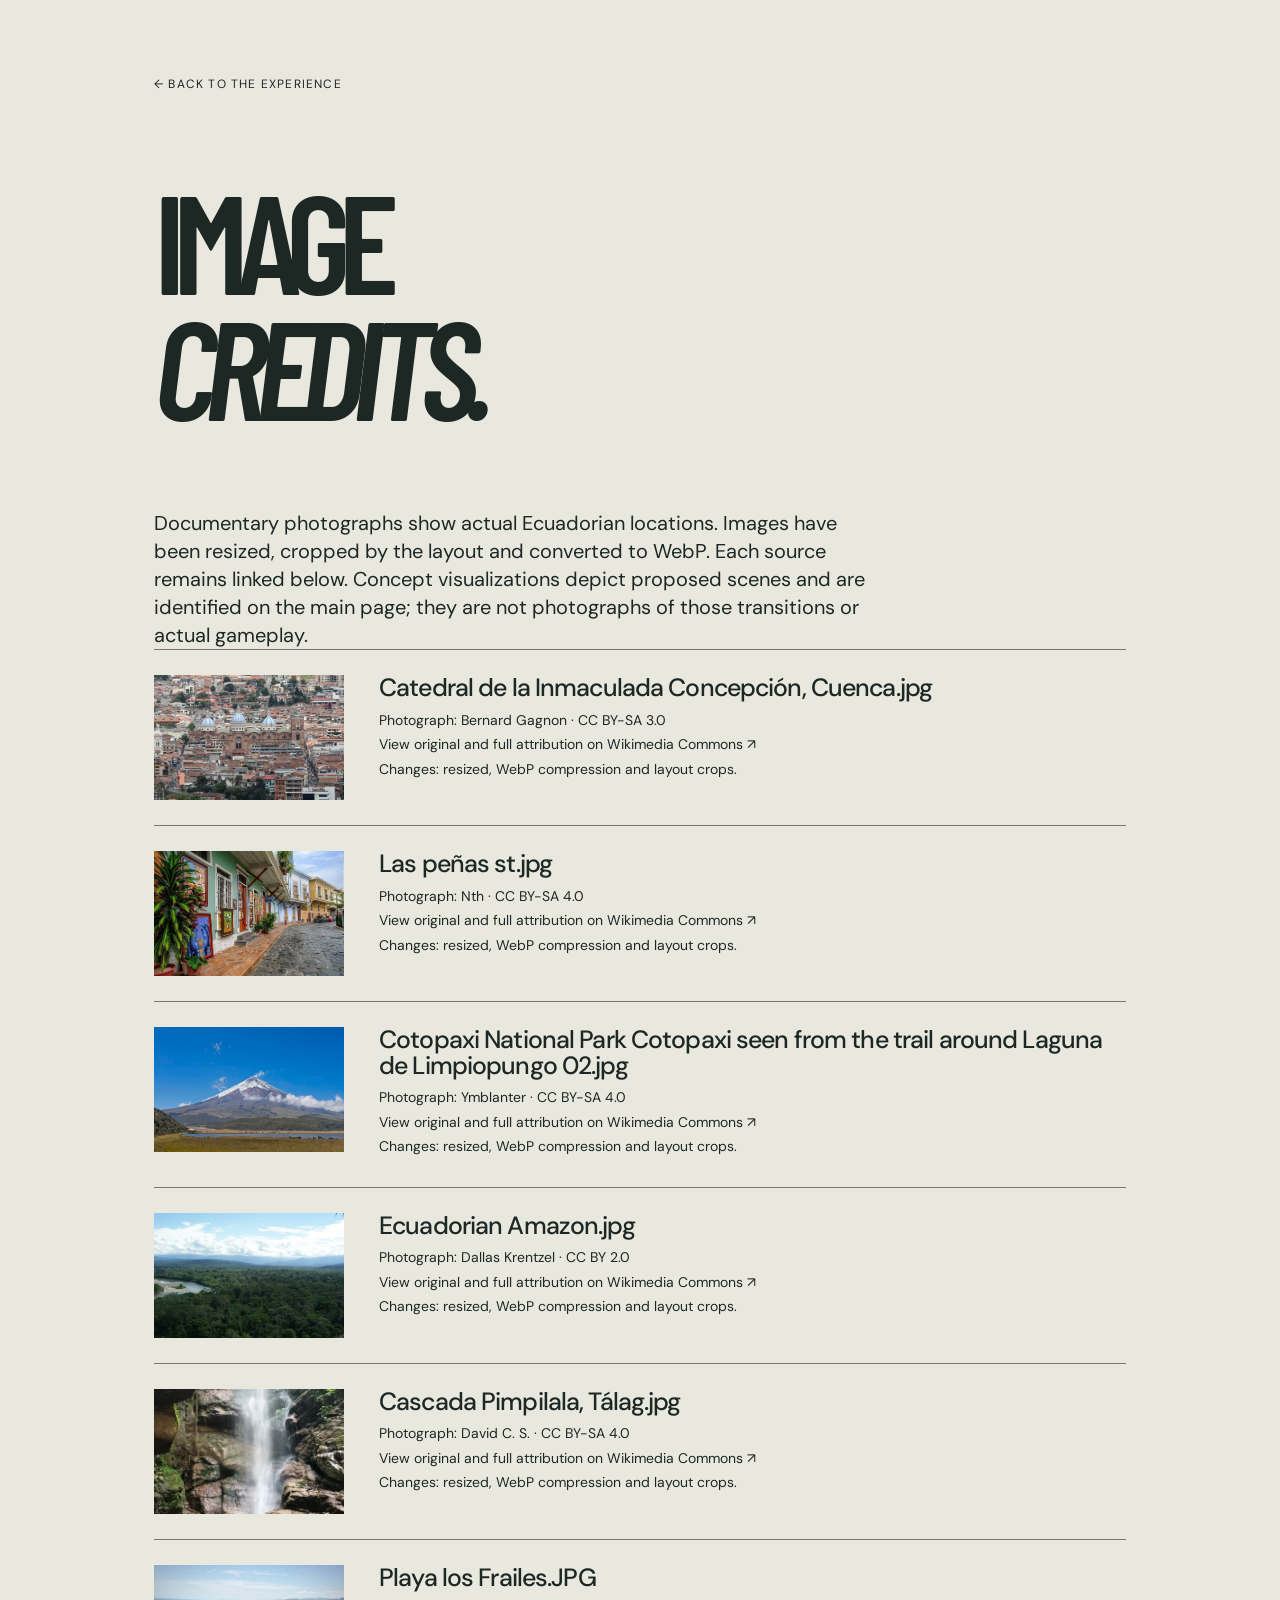
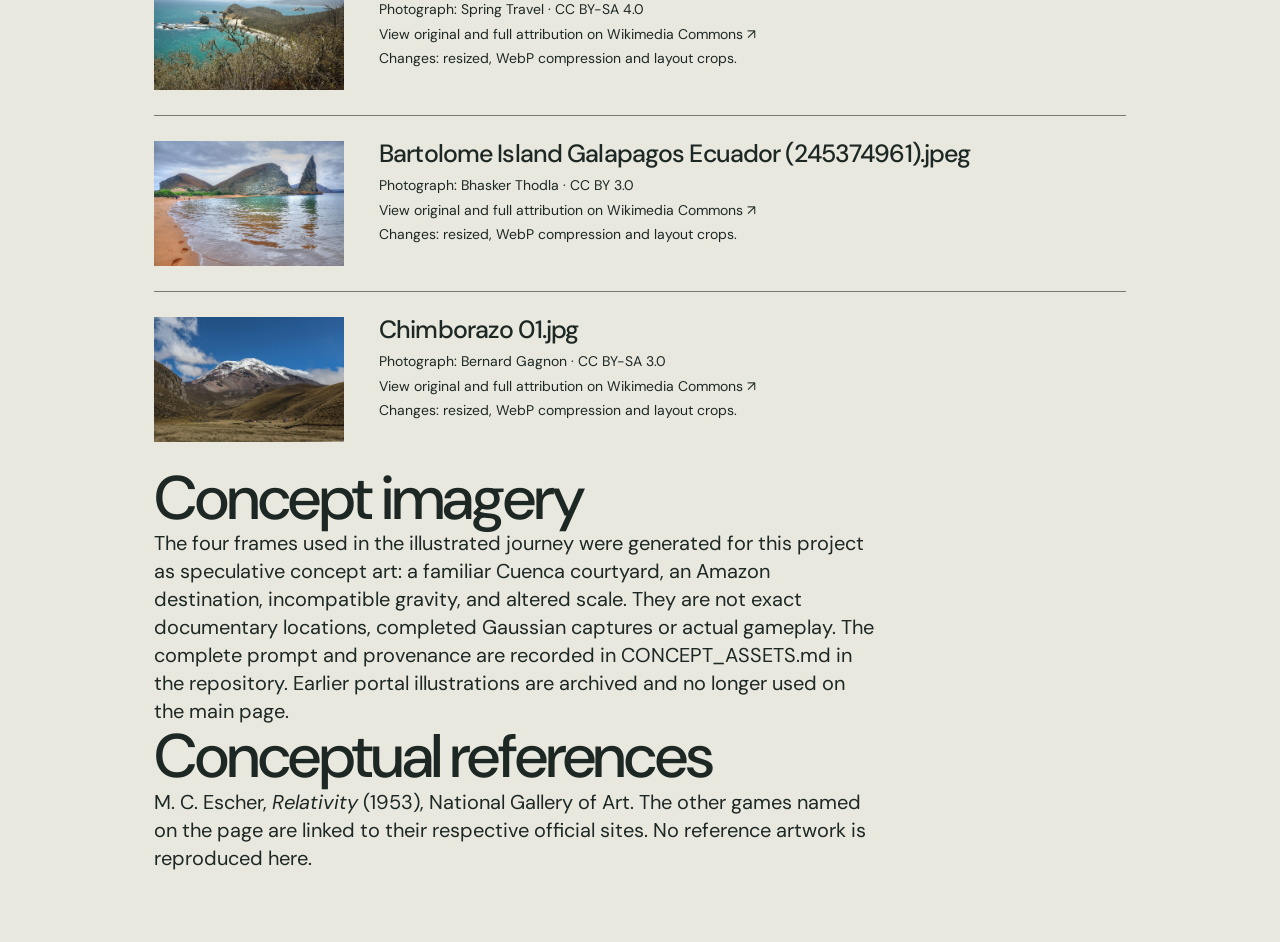
==== commit 59d2385a: "Rebuild pitch around failed returns, impossible gravity and scale" ====
--- a/credits.html
+++ b/credits.html
@@ -1,8 +1,8 @@
-<!doctype html><html lang="en"><head><meta charset="utf-8"><meta name="viewport" content="width=device-width, initial-scale=1"><title>Image credits — Find Your Way Home</title><link rel="stylesheet" href="style.css"><style>body{background:#e9e8df}.credits-main{max-width:1100px;margin:auto;padding:70px 5vw}.credits-main h1{font-size:clamp(4rem,11vw,10rem);letter-spacing:-.09em;line-height:.9;margin:80px 0}.credits-main p{font-size:20px;line-height:1.4;max-width:720px}.credit-row{display:grid;grid-template-columns:190px 1fr;gap:35px;padding:25px 0;border-top:1px solid #777;align-items:start}.credit-row img{width:190px;height:125px;object-fit:cover}.credit-row h2{font-size:25px;margin:0 0 10px}.credit-row p{font-size:14px;margin:5px 0}.credit-row a{word-break:break-word}.credits-main .back{font-size:12px;letter-spacing:.1em}@media(max-width:600px){.credit-row{grid-template-columns:1fr}.credit-row img{width:100%;height:190px}}</style></head><body><main class="credits-main"><a class="back" href="index.html">← BACK TO THE EXPERIENCE</a><h1>IMAGE<br><i>CREDITS.</i></h1><p>Documentary photographs show actual Ecuadorian locations. Images have been resized, cropped by the layout and converted to WebP. Each source remains linked below. Concept visualizations depict proposed scenes and are identified on the main page; they are not photographs of those transitions or actual gameplay.</p><article class="credit-row"><img src="assets/cuenca-source.webp" alt="" loading="lazy"><div><h2>Catedral de la Inmaculada Concepción, Cuenca.jpg</h2><p>Photograph: Bernard Gagnon · <a href="https://creativecommons.org/licenses/by-sa/3.0" target="_blank" rel="noopener">CC BY-SA 3.0</a></p><p><a href="https://commons.wikimedia.org/wiki/File:Catedral_de_la_Inmaculada_Concepci%C3%B3n,_Cuenca.jpg" target="_blank" rel="noopener">View original and full attribution on Wikimedia Commons ↗</a></p><p>Changes: resized, WebP compression and layout crops.</p></div></article>
-<article class="credit-row"><img src="assets/guayaquil-source.webp" alt="" loading="lazy"><div><h2>Las peñas st.jpg</h2><p>Photograph: Nth · <a href="https://creativecommons.org/licenses/by-sa/4.0" target="_blank" rel="noopener">CC BY-SA 4.0</a></p><p><a href="https://commons.wikimedia.org/wiki/File:Las_pe%C3%B1as_st.jpg" target="_blank" rel="noopener">View original and full attribution on Wikimedia Commons ↗</a></p><p>Changes: resized, WebP compression and layout crops.</p></div></article>
-<article class="credit-row"><img src="assets/andes-source.webp" alt="" loading="lazy"><div><h2>Cotopaxi National Park Cotopaxi seen from the trail around Laguna de Limpiopungo 02.jpg</h2><p>Photograph: Ymblanter · <a href="https://creativecommons.org/licenses/by-sa/4.0" target="_blank" rel="noopener">CC BY-SA 4.0</a></p><p><a href="https://commons.wikimedia.org/wiki/File:Cotopaxi_National_Park_Cotopaxi_seen_from_the_trail_around_Laguna_de_Limpiopungo_02.jpg" target="_blank" rel="noopener">View original and full attribution on Wikimedia Commons ↗</a></p><p>Changes: resized, WebP compression and layout crops.</p></div></article>
-<article class="credit-row"><img src="assets/amazon-source.webp" alt="" loading="lazy"><div><h2>Ecuadorian Amazon.jpg</h2><p>Photograph: Dallas Krentzel · <a href="https://creativecommons.org/licenses/by/2.0" target="_blank" rel="noopener">CC BY 2.0</a></p><p><a href="https://commons.wikimedia.org/wiki/File:Ecuadorian_Amazon.jpg" target="_blank" rel="noopener">View original and full attribution on Wikimedia Commons ↗</a></p><p>Changes: resized, WebP compression and layout crops.</p></div></article>
-<article class="credit-row"><img src="assets/amazon-falls.webp" alt="" loading="lazy"><div><h2>Cascada Pimpilala, Tálag.jpg</h2><p>Photograph: David C. S. · <a href="https://creativecommons.org/licenses/by-sa/4.0" target="_blank" rel="noopener">CC BY-SA 4.0</a></p><p><a href="https://commons.wikimedia.org/wiki/File:Cascada_Pimpilala,_T%C3%A1lag.jpg" target="_blank" rel="noopener">View original and full attribution on Wikimedia Commons ↗</a></p><p>Changes: resized, WebP compression and layout crops.</p></div></article>
-<article class="credit-row"><img src="assets/pacific-source.webp" alt="" loading="lazy"><div><h2>Playa los Frailes.JPG</h2><p>Photograph: Spring Travel · <a href="https://creativecommons.org/licenses/by-sa/4.0" target="_blank" rel="noopener">CC BY-SA 4.0</a></p><p><a href="https://commons.wikimedia.org/wiki/File:Playa_los_Frailes.JPG" target="_blank" rel="noopener">View original and full attribution on Wikimedia Commons ↗</a></p><p>Changes: resized, WebP compression and layout crops.</p></div></article>
-<article class="credit-row"><img src="assets/galapagos-source.webp" alt="" loading="lazy"><div><h2>Bartolome Island Galapagos Ecuador (245374961).jpeg</h2><p>Photograph: Bhasker Thodla · <a href="https://creativecommons.org/licenses/by/3.0" target="_blank" rel="noopener">CC BY 3.0</a></p><p><a href="https://commons.wikimedia.org/wiki/File:Bartolome_Island_Galapagos_Ecuador_(245374961).jpeg" target="_blank" rel="noopener">View original and full attribution on Wikimedia Commons ↗</a></p><p>Changes: resized, WebP compression and layout crops.</p></div></article>
-<article class="credit-row"><img src="assets/riobamba-source.webp" alt="" loading="lazy"><div><h2>Chimborazo 01.jpg</h2><p>Photograph: Bernard Gagnon · <a href="https://creativecommons.org/licenses/by-sa/3.0" target="_blank" rel="noopener">CC BY-SA 3.0</a></p><p><a href="https://commons.wikimedia.org/wiki/File:Chimborazo_01.jpg" target="_blank" rel="noopener">View original and full attribution on Wikimedia Commons ↗</a></p><p>Changes: resized, WebP compression and layout crops.</p></div></article><h2>Concept imagery</h2><p>The first door, Cotopaxi threshold, Amazon threshold, Galápagos threshold, Look Up, and Impossible Ecuador were generated for this project as speculative concept visualizations. Real source photographs are not represented as the direct photographic inputs to those generated scenes.</p><h2>Conceptual references</h2><p><a href="https://www.nga.gov/artworks/54256-relativity">M. C. Escher, <i>Relativity</i> (1953), National Gallery of Art</a>. The other games named on the page are linked to their respective official sites. No reference artwork is reproduced here.</p></main></body></html>+<!doctype html><html lang="en"><head><meta charset="utf-8"><meta name="viewport" content="width=device-width, initial-scale=1"><title>Image credits — Find Your Way Home</title><link rel="stylesheet" href="style.css?v=4"><style>body{background:#e9e8df}.credits-main{max-width:1100px;margin:auto;padding:70px 5vw}.credits-main h1{font-size:clamp(4rem,11vw,10rem);letter-spacing:-.09em;line-height:.9;margin:80px 0}.credits-main p{font-size:20px;line-height:1.4;max-width:720px}.credit-row{display:grid;grid-template-columns:190px 1fr;gap:35px;padding:25px 0;border-top:1px solid #777;align-items:start}.credit-row img{width:190px;height:125px;object-fit:cover}.credit-row h2{font-size:25px;margin:0 0 10px}.credit-row p{font-size:14px;margin:5px 0}.credit-row a{word-break:break-word}.credits-main .back{font-size:12px;letter-spacing:.1em}@media(max-width:600px){.credit-row{grid-template-columns:1fr}.credit-row img{width:100%;height:190px}}</style></head><body><main class="credits-main"><a class="back" href="index.html">← BACK TO THE EXPERIENCE</a><h1>IMAGE<br><i>CREDITS.</i></h1><p>Documentary photographs show actual Ecuadorian locations. Images have been resized, cropped by the layout and converted to WebP. Each source remains linked below. Concept visualizations depict proposed scenes and are identified on the main page; they are not photographs of those transitions or actual gameplay.</p><article class="credit-row"><img src="assets/cuenca-source.webp?v=2" alt="" loading="lazy"><div><h2>Catedral de la Inmaculada Concepción, Cuenca.jpg</h2><p>Photograph: Bernard Gagnon · <a href="https://creativecommons.org/licenses/by-sa/3.0" target="_blank" rel="noopener">CC BY-SA 3.0</a></p><p><a href="https://commons.wikimedia.org/wiki/File:Catedral_de_la_Inmaculada_Concepci%C3%B3n,_Cuenca.jpg" target="_blank" rel="noopener">View original and full attribution on Wikimedia Commons ↗</a></p><p>Changes: resized, WebP compression and layout crops.</p></div></article>
+<article class="credit-row"><img src="assets/guayaquil-source.webp?v=2" alt="" loading="lazy"><div><h2>Las peñas st.jpg</h2><p>Photograph: Nth · <a href="https://creativecommons.org/licenses/by-sa/4.0" target="_blank" rel="noopener">CC BY-SA 4.0</a></p><p><a href="https://commons.wikimedia.org/wiki/File:Las_pe%C3%B1as_st.jpg" target="_blank" rel="noopener">View original and full attribution on Wikimedia Commons ↗</a></p><p>Changes: resized, WebP compression and layout crops.</p></div></article>
+<article class="credit-row"><img src="assets/andes-source.webp?v=2" alt="" loading="lazy"><div><h2>Cotopaxi National Park Cotopaxi seen from the trail around Laguna de Limpiopungo 02.jpg</h2><p>Photograph: Ymblanter · <a href="https://creativecommons.org/licenses/by-sa/4.0" target="_blank" rel="noopener">CC BY-SA 4.0</a></p><p><a href="https://commons.wikimedia.org/wiki/File:Cotopaxi_National_Park_Cotopaxi_seen_from_the_trail_around_Laguna_de_Limpiopungo_02.jpg" target="_blank" rel="noopener">View original and full attribution on Wikimedia Commons ↗</a></p><p>Changes: resized, WebP compression and layout crops.</p></div></article>
+<article class="credit-row"><img src="assets/amazon-source.webp?v=2" alt="" loading="lazy"><div><h2>Ecuadorian Amazon.jpg</h2><p>Photograph: Dallas Krentzel · <a href="https://creativecommons.org/licenses/by/2.0" target="_blank" rel="noopener">CC BY 2.0</a></p><p><a href="https://commons.wikimedia.org/wiki/File:Ecuadorian_Amazon.jpg" target="_blank" rel="noopener">View original and full attribution on Wikimedia Commons ↗</a></p><p>Changes: resized, WebP compression and layout crops.</p></div></article>
+<article class="credit-row"><img src="assets/amazon-falls.webp?v=2" alt="" loading="lazy"><div><h2>Cascada Pimpilala, Tálag.jpg</h2><p>Photograph: David C. S. · <a href="https://creativecommons.org/licenses/by-sa/4.0" target="_blank" rel="noopener">CC BY-SA 4.0</a></p><p><a href="https://commons.wikimedia.org/wiki/File:Cascada_Pimpilala,_T%C3%A1lag.jpg" target="_blank" rel="noopener">View original and full attribution on Wikimedia Commons ↗</a></p><p>Changes: resized, WebP compression and layout crops.</p></div></article>
+<article class="credit-row"><img src="assets/pacific-source.webp?v=2" alt="" loading="lazy"><div><h2>Playa los Frailes.JPG</h2><p>Photograph: Spring Travel · <a href="https://creativecommons.org/licenses/by-sa/4.0" target="_blank" rel="noopener">CC BY-SA 4.0</a></p><p><a href="https://commons.wikimedia.org/wiki/File:Playa_los_Frailes.JPG" target="_blank" rel="noopener">View original and full attribution on Wikimedia Commons ↗</a></p><p>Changes: resized, WebP compression and layout crops.</p></div></article>
+<article class="credit-row"><img src="assets/galapagos-source.webp?v=2" alt="" loading="lazy"><div><h2>Bartolome Island Galapagos Ecuador (245374961).jpeg</h2><p>Photograph: Bhasker Thodla · <a href="https://creativecommons.org/licenses/by/3.0" target="_blank" rel="noopener">CC BY 3.0</a></p><p><a href="https://commons.wikimedia.org/wiki/File:Bartolome_Island_Galapagos_Ecuador_(245374961).jpeg" target="_blank" rel="noopener">View original and full attribution on Wikimedia Commons ↗</a></p><p>Changes: resized, WebP compression and layout crops.</p></div></article>
+<article class="credit-row"><img src="assets/riobamba-source.webp?v=2" alt="" loading="lazy"><div><h2>Chimborazo 01.jpg</h2><p>Photograph: Bernard Gagnon · <a href="https://creativecommons.org/licenses/by-sa/3.0" target="_blank" rel="noopener">CC BY-SA 3.0</a></p><p><a href="https://commons.wikimedia.org/wiki/File:Chimborazo_01.jpg" target="_blank" rel="noopener">View original and full attribution on Wikimedia Commons ↗</a></p><p>Changes: resized, WebP compression and layout crops.</p></div></article><h2>Concept imagery</h2><p>The four frames used in the illustrated journey were generated for this project as speculative concept art: a familiar Cuenca courtyard, an Amazon destination, incompatible gravity, and altered scale. They are not exact documentary locations, completed Gaussian captures or actual gameplay. The complete prompt and provenance are recorded in CONCEPT_ASSETS.md in the repository. Earlier portal illustrations are archived and no longer used on the main page.</p><h2>Conceptual references</h2><p><a href="https://www.nga.gov/artworks/54256-relativity">M. C. Escher, <i>Relativity</i> (1953), National Gallery of Art</a>. The other games named on the page are linked to their respective official sites. No reference artwork is reproduced here.</p></main></body></html>
--- a/style.css
+++ b/style.css
@@ -1,7 +1,23 @@
-:root{--ink:#171d1b;--paper:#e9e8df;--cream:#f2f0e8;--dark:#111715;--acid:#d9e886;--line:rgba(25,32,28,.25);--sans:Arial,Helvetica,sans-serif;--serif:Georgia,'Times New Roman',serif}*{box-sizing:border-box}html{scroll-behavior:smooth}body{margin:0;background:var(--paper);color:var(--ink);font-family:var(--sans);overflow-x:hidden}img{display:block;width:100%;height:100%;object-fit:cover}a{color:inherit}button{font:inherit}.skip{position:fixed;top:-100px;left:10px;z-index:100;background:white;padding:12px}.skip:focus{top:10px}.progress{position:fixed;top:0;left:0;height:3px;width:0;background:var(--acid);z-index:99}.site-header{position:absolute;z-index:30;top:0;left:0;width:100%;display:flex;align-items:center;justify-content:space-between;gap:2rem;padding:25px 3.1vw;color:white;border-bottom:1px solid rgba(255,255,255,.5)}.wordmark{display:flex;align-items:center;white-space:nowrap;text-decoration:none;font-size:23px;font-weight:900;letter-spacing:-.09em;line-height:1}.wordmark small{font-size:9px;letter-spacing:.13em;margin-left:17px;font-weight:600}.door-mark{display:inline-block;width:9px;height:19px;margin:0 2px;border:2px solid currentColor;border-bottom:0;transform:translateY(1px)}.site-header nav{display:flex;gap:2.2vw}.site-header nav a,.header-coordinate,.meta,.eyebrow,.section-index,.image-credit,.concept-tag,.concept-disclaimer{font-size:10px;font-weight:700;letter-spacing:.16em;text-decoration:none}.site-header nav a:hover{color:var(--acid)}.header-coordinate{white-space:nowrap}.hero{min-height:760px;height:100svh;position:relative;background:#252721;color:white;overflow:hidden}.hero-image{position:absolute;inset:0;background:url('assets/cuenca-source.webp') center 45%/cover;transform:scale(1.05);animation:hero-settle 2s ease-out forwards}.hero-shade{position:absolute;inset:0;background:linear-gradient(90deg,rgba(5,10,9,.7) 0,rgba(5,10,9,.3) 70%),linear-gradient(0deg,rgba(5,10,9,.7),transparent 42%)}.hero-topline{position:absolute;top:103px;left:3.1vw;right:3.1vw;display:flex;justify-content:space-between}.hero-content{position:absolute;left:3vw;right:3vw;bottom:7.5vh}.eyebrow{margin:0 0 18px}.hero h1{font-size:clamp(5rem,11.8vw,13rem);letter-spacing:-.095em;line-height:.83;margin:0;font-weight:900;max-width:1200px}.hero h1 em{font-family:var(--serif);font-weight:400;letter-spacing:-.08em}.hero-bottom{display:flex;justify-content:space-between;align-items:flex-end;border-top:1px solid rgba(255,255,255,.65);margin-top:34px;padding-top:19px;font-size:clamp(15px,1.65vw,22px);font-weight:700}.hero-bottom p{margin:0}.down-link{font-size:10px;text-decoration:none;letter-spacing:.14em;white-space:nowrap}.down-link span{font-size:25px;margin-left:12px}.image-credit{position:absolute;bottom:10px;left:3vw;font-size:8px;opacity:.75}@keyframes hero-settle{to{transform:scale(1)}}.section-pad{padding:90px 5.5vw 130px}.section-index{border-top:1px solid currentColor;padding-top:13px;width:100%;margin-bottom:70px;opacity:.82}.display{font-size:clamp(3.6rem,7.7vw,10rem);letter-spacing:-.085em;line-height:.96;font-weight:800;margin:0}.display i,.worlds-intro i,.impossible-copy i,.footer-title i{font:italic 400 .95em var(--serif);letter-spacing:-.075em}.body-copy{font-size:clamp(19px,2vw,27px);line-height:1.43;max-width:680px;letter-spacing:-.025em}.premise{background:var(--cream);min-height:92vh}.premise-grid{display:grid;grid-template-columns:32% 1fr;gap:4vw}.small-note{font-size:11px;letter-spacing:.14em;line-height:1.9;margin-top:10px}.premise .body-copy{margin:38px 0 0 25%;max-width:590px}.first-door{height:230vh;background:#161b18}.door-sticky{height:100vh;position:sticky;top:0;overflow:hidden;color:white}.door-sticky>img{position:absolute;inset:0}.door-before{filter:brightness(.55)}.door-after{clip-path:inset(0 50% 0 50%);will-change:clip-path}.door-sticky:after,.look-sticky:after,.impossible-frame:after{content:"";position:absolute;inset:0;background:linear-gradient(0deg,rgba(0,0,0,.55),transparent 55%);pointer-events:none}.door-copy{position:absolute;z-index:2;bottom:15%;left:5.5vw}.door-copy h2{font-size:clamp(3.8rem,10vw,12rem);line-height:.82;letter-spacing:-.095em;margin:0}.door-copy h2 span{font-family:var(--serif);font-weight:400}.door-copy p{font-size:13px;letter-spacing:.18em;margin-top:25px}.door-caption{position:absolute;z-index:2;bottom:32px;left:5.5vw;right:5.5vw;display:flex;justify-content:space-between;border-top:1px solid white;padding-top:12px}.turning{background:var(--dark);color:var(--cream);min-height:110vh}.turning-lines p{font-size:clamp(3.5rem,9vw,11rem);line-height:1.05;letter-spacing:-.085em;font-weight:900;margin:0 0 2.5rem}.turning-lines p:nth-child(2){margin-left:7vw}.turning-lines .turning-final{font:italic 400 clamp(5rem,12vw,14rem)/1 var(--serif);margin-left:22vw;color:var(--acid)}.turning-foot{display:flex;justify-content:space-between;align-items:end;margin-top:12vh}.turning-foot p{max-width:450px}.arrow-glyph{font:200 11rem var(--serif);line-height:.7}.look-section{height:200vh;background:#111}.look-sticky{height:100vh;position:sticky;top:0;overflow:hidden;color:white}.look-sticky img{object-position:center 50%;transform:scale(1.2);will-change:transform}.look-overlay{position:absolute;z-index:2;top:15%;left:5vw}.look-overlay h2{font-size:clamp(7rem,18vw,22rem);line-height:.75;letter-spacing:-.1em;margin:0 0 30px}.look-overlay h2 i{font:italic 400 .9em var(--serif)}.look-overlay p{font-size:13px;font-weight:bold;letter-spacing:.13em;line-height:1.6}.concept-tag{position:absolute;bottom:25px;right:5vw;z-index:2;color:#fff}.rules{background:var(--cream)}.rules-lead{display:grid;grid-template-columns:1.5fr 1fr;gap:5vw;align-items:end}.rules-lead p{font-size:clamp(20px,2.3vw,32px);line-height:1.3;letter-spacing:-.04em;max-width:520px}.rule-list{margin:110px 0 95px;border-top:1px solid var(--ink)}.rule-list>div{display:grid;grid-template-columns:7% 52% 1fr;align-items:baseline;gap:1vw;border-bottom:1px solid var(--line);padding:18px 0 16px}.rule-list span,.rule-list small{font-size:12px;letter-spacing:.06em}.rule-list strong{font-size:clamp(2rem,5vw,6rem);letter-spacing:-.07em;line-height:1}.rules-thesis{font-size:clamp(2rem,4.4vw,5rem);line-height:1.07;letter-spacing:-.065em;font-weight:800;border-left:5px solid var(--ink);padding-left:3vw}.rules-thesis em{font:italic 400 .98em var(--serif)}.worlds-intro{background:#c9d0b5;padding:90px 5.5vw 85px;min-height:75vh}.worlds-intro h2{font-size:clamp(5rem,12vw,15rem);line-height:.83;letter-spacing:-.09em;margin:0}.worlds-intro p{max-width:570px;margin:55px 0 45px auto;font-size:clamp(20px,2vw,28px);line-height:1.3}.world-sequence{background:var(--dark)}.world-panel{min-height:90vh;position:relative;overflow:hidden;color:white;display:flex;align-items:flex-end;padding:6vw}.world-panel img{position:absolute;inset:0;filter:brightness(.65);transition:transform 1.2s ease}.world-panel.in-view img{transform:scale(1.055)}.world-panel:after{content:"";position:absolute;inset:0;background:linear-gradient(0deg,rgba(0,0,0,.65),transparent 65%)}.world-panel-content{position:relative;z-index:1;width:100%;display:grid;grid-template-columns:1fr auto;align-items:end}.world-panel-content h3{font-size:clamp(5rem,12vw,15rem);line-height:.8;letter-spacing:-.09em;margin:15px 0 0}.world-panel-content p{max-width:280px;font-size:16px;line-height:1.4}.world-panel-content .meta{display:block}.world-panel .world-counter{position:absolute;z-index:2;right:5vw;top:5vw;font:italic 4rem var(--serif)}.world-panel .world-credit{position:absolute;right:5vw;bottom:14px;z-index:2;font-size:9px;letter-spacing:.1em}.postcards{background:#e9e8df}.postcard-heading{display:grid;grid-template-columns:1.4fr 1fr;gap:6vw;align-items:end}.postcard-map{height:590px;position:relative;margin-top:95px;background:#d9dbcf;overflow:hidden;border:1px solid var(--line)}.postcard-card{position:absolute;width:28%;height:40%;background:#fff;padding:10px 10px 30px;box-shadow:0 15px 30px #131c1922;z-index:2}.postcard-card span{font-size:11px;letter-spacing:.14em;display:block;margin-top:7px}.card-a{left:8%;top:18%;transform:rotate(-7deg)}.card-b{left:37%;top:40%;transform:rotate(6deg)}.card-c{right:7%;top:13%;transform:rotate(-5deg)}.connections{position:absolute;inset:0;width:100%;height:100%;z-index:1}.connections path{stroke:#38453e;stroke-width:2;stroke-dasharray:6 7;fill:none}.connections circle{fill:#293c34}.map-note{position:absolute;bottom:23px;left:25px;font-size:11px;letter-spacing:.15em}.map-note span{font-size:23px;vertical-align:middle;margin:0 10px}.thresholds{background:var(--dark);color:#f3f0e8;padding:90px 5.5vw 100px}.threshold-intro{margin-bottom:80px}.threshold-grid{display:grid;grid-template-columns:repeat(3,1fr);gap:16px}.threshold-grid figure{margin:0}.threshold-grid img{height:clamp(260px,35vw,570px)}.threshold-grid figcaption{display:flex;justify-content:space-between;gap:10px;padding-top:15px;font-size:11px;letter-spacing:.07em}.threshold-grid figcaption span{opacity:.65;text-align:right}.concept-disclaimer{margin:70px 0 0;opacity:.6}.impossible{background:#111;padding:0}.impossible-frame{height:110vh;min-height:700px;position:relative;overflow:hidden;color:#fff}.impossible-frame img{position:absolute;inset:0}.impossible-copy{position:absolute;z-index:2;top:10%;left:5.5vw}.impossible-copy h2{font-size:clamp(4rem,8.5vw,11rem);line-height:.87;letter-spacing:-.09em;margin:18px 0}.references{background:var(--cream)}.references>.body-copy{margin:60px 0 100px 30%}.reference-list{border-top:1px solid var(--ink)}.reference-list a{display:grid;grid-template-columns:5% 40% 1fr 25px;gap:1vw;align-items:center;border-bottom:1px solid var(--line);text-decoration:none;padding:24px 0}.reference-list a:hover strong{font-style:italic}.reference-list span,.reference-list small{font-size:12px}.reference-list strong{font-size:clamp(1.3rem,2.6vw,3rem);letter-spacing:-.04em}.reference-list b{font-size:24px;font-weight:400}.reference-end{font-size:clamp(2.3rem,5.5vw,6rem);line-height:.99;letter-spacing:-.07em;font-weight:800;max-width:1000px;margin:100px 0 0}.people-time{background:#9daba2;color:#101b17}.people-time>.section-index{margin-bottom:90px}.people-time>div:nth-child(2){max-width:1050px;margin-left:auto}.people-columns{display:grid;grid-template-columns:1fr 1fr;gap:6vw;margin:90px 0}.people-columns p,.grant-layout p{font-size:clamp(19px,1.8vw,25px);line-height:1.43;letter-spacing:-.025em}.people-mantra{font-size:clamp(2rem,4vw,5rem);line-height:1;letter-spacing:-.06em;font-weight:800;border-top:1px solid;padding-top:23px}.making{background:var(--cream)}.making-head{display:grid;grid-template-columns:1.2fr .7fr;gap:5vw;align-items:end}.pipeline{display:grid;grid-template-columns:repeat(5,1fr);gap:0;border-top:1px solid;margin:100px 0}.pipeline>div{min-height:220px;border-right:1px solid var(--line);padding:18px 15px 15px;display:flex;flex-direction:column;justify-content:space-between}.pipeline>div:first-child{border-left:1px solid var(--line)}.pipeline span,.pipeline small{font-size:11px;line-height:1.5}.pipeline strong{font-size:clamp(20px,2.5vw,38px);line-height:1;letter-spacing:-.06em}.making-image{height:75vh;min-height:420px;position:relative;overflow:hidden;color:white}.making-image img{filter:brightness(.7)}.making-image>div{position:absolute;top:10%;left:4%}.making-image p{font-size:clamp(3rem,7vw,9rem);line-height:.9;letter-spacing:-.08em;font-weight:800}.media-section{background:#181f1c;color:var(--cream)}.media-heading{display:flex;align-items:end;justify-content:space-between;margin-bottom:60px}.media-heading p{font-size:11px;letter-spacing:.15em}.media-canvas{width:88%;margin:auto;aspect-ratio:16/9;background:#222;position:relative;overflow:hidden;border:1px solid #a9b4a4}.media-poster{position:absolute;inset:0}.media-poster:after{content:"";position:absolute;inset:0;background:rgba(3,8,7,.54)}.media-poster>div{position:absolute;z-index:1;inset:0;display:flex;flex-direction:column;align-items:center;justify-content:center;text-align:center;padding:10px}.media-icon,.crosshair{font-size:clamp(2rem,5vw,5rem);font-weight:100;border:1px solid #ddd;width:90px;height:90px;border-radius:50%;display:grid;place-items:center;margin-bottom:25px}.media-poster strong{font-size:clamp(2rem,6vw,7rem);letter-spacing:-.07em;line-height:1}.media-poster small{font-size:10px;letter-spacing:.15em;margin-top:25px}.demo-section{background:#c7d0bf;color:#15201b}.demo-section .media-canvas{border-color:#172019}.demo-poster:after{background:rgba(4,14,12,.58)}.demo-poster>div{color:white}.journal{background:var(--cream)}.journal-head{display:grid;grid-template-columns:1.3fr .7fr;gap:5vw;align-items:end}.journal-head p{font-size:20px;line-height:1.4}.journal-list{margin-top:100px;border-top:1px solid}.journal-row{display:grid;grid-template-columns:9% 1fr auto;gap:2vw;align-items:center;padding:24px 0;border-bottom:1px solid var(--line)}.journal-row span,.journal-row small{font-size:11px;letter-spacing:.11em}.journal-row strong{font-size:clamp(1.7rem,4.5vw,5rem);line-height:1;letter-spacing:-.06em}.journal-row small{text-align:right}.grant{background:#abb8a8}.grant-layout{display:grid;grid-template-columns:1.3fr .7fr;gap:7vw}.grant-layout .grant-caveat{font-size:10px;letter-spacing:.13em;line-height:1.6;margin-top:45px}footer{background:#111715;color:var(--cream);padding:70px 5.5vw 28px}.footer-top{display:flex;justify-content:space-between;align-items:end}.footer-title{font-size:clamp(5rem,12vw,16rem);line-height:.82;letter-spacing:-.09em;font-weight:900;text-decoration:none}.back-top,.footer-bottom{font-size:10px;letter-spacing:.14em;text-decoration:none}.footer-bottom{display:flex;justify-content:space-between;border-top:1px solid #777;padding-top:25px;margin-top:95px}
-@media(max-width:800px){.site-header{padding:18px 5vw}.site-header nav{display:none}.header-coordinate{font-size:9px}.hero{height:100svh;min-height:600px}.hero-topline{top:85px;left:5vw;right:5vw}.hero-topline span:last-child{display:none}.hero-content{left:5vw;right:5vw;bottom:8vh}.hero h1{font-size:clamp(4.6rem,16.3vw,8rem)}.hero-bottom{gap:15px;align-items:start}.hero-bottom p{max-width:200px;line-height:1.15}.down-link{font-size:8px}.image-credit{left:5vw}.section-pad,.thresholds{padding:65px 5vw 90px}.section-index{margin-bottom:55px}.premise-grid,.rules-lead,.postcard-heading,.making-head,.journal-head,.grant-layout{display:block}.premise-grid .small-note{margin-bottom:60px}.premise .body-copy{margin-left:0}.display{font-size:clamp(3.5rem,12vw,7rem)}.door-copy{bottom:20%}.door-copy h2{font-size:clamp(3.5rem,13vw,7rem)}.turning-lines p{font-size:clamp(3rem,12vw,7rem)}.turning-lines .turning-final{margin-left:4vw;font-size:clamp(5rem,18vw,9rem)}.turning-foot{margin-top:16vh}.arrow-glyph{font-size:6rem}.look-overlay{top:21%}.look-overlay h2{font-size:clamp(6rem,22vw,12rem)}.look-overlay p{max-width:250px}.rules-lead p{margin:45px 0}.rule-list{margin:75px 0}.rule-list>div{grid-template-columns:8% 1fr;gap:12px}.rule-list small{grid-column:2}.rule-list strong{font-size:clamp(2rem,7vw,4rem)}.worlds-intro{padding:65px 5vw}.worlds-intro h2{font-size:clamp(4.5rem,16vw,9rem)}.worlds-intro p{margin:50px 0 35px}.world-panel{min-height:82vh;padding:7vw}.world-panel-content{display:block}.world-panel-content h3{font-size:clamp(4.7rem,17vw,9rem)}.world-panel-content p{margin-top:30px;max-width:250px}.world-panel .world-counter{font-size:3rem}.postcard-heading .body-copy{margin:50px 0}.postcard-map{height:650px;margin-top:40px}.postcard-card{width:53%;height:27%}.card-a{left:5%;top:5%}.card-b{left:37%;top:35%}.card-c{left:6%;top:68%}.connections{transform:rotate(90deg)}.map-note{right:10px;left:auto;top:15px;bottom:auto;font-size:8px}.threshold-grid{grid-template-columns:1fr;gap:55px}.threshold-grid img{height:55vh;max-height:550px}.impossible-frame{height:90vh;min-height:650px}.impossible-frame img{object-position:53% center}.impossible-copy{top:11%}.impossible-copy h2{font-size:clamp(3.1rem,11vw,6rem)}.references>.body-copy{margin:50px 0 65px}.reference-list a{grid-template-columns:25px 1fr 25px;gap:10px}.reference-list small{grid-column:2}.reference-list b{grid-column:3;grid-row:1}.reference-end{margin-top:70px}.people-time>div:nth-child(2){margin-left:0}.people-columns{grid-template-columns:1fr;gap:10px;margin:50px 0}.pipeline{grid-template-columns:1fr;margin:70px 0}.pipeline>div{min-height:110px;border-left:1px solid var(--line);border-bottom:1px solid var(--line);display:grid;grid-template-columns:30% 1fr;align-items:center;gap:10px}.pipeline small{grid-column:2}.making-image{height:55vh}.media-heading p{display:none}.media-canvas{width:100%}.media-icon,.crosshair{width:50px;height:50px;font-size:2rem;margin-bottom:10px}.media-poster strong{font-size:clamp(1.5rem,7vw,3.5rem)}.media-poster small{font-size:8px;margin-top:10px}.media-poster .eyebrow{font-size:8px;margin-bottom:8px}.journal-head p{margin-top:45px}.journal-list{margin-top:60px}.journal-row{grid-template-columns:30px 1fr}.journal-row small{grid-column:2;text-align:left}.grant-layout>div:nth-child(2){margin-top:60px}.footer-top{display:block}.footer-title{font-size:clamp(4.4rem,16vw,8rem)}.back-top{display:block;margin-top:70px}.footer-bottom{flex-wrap:wrap;gap:25px}.footer-bottom span:last-child{width:100%}}
-@media(max-width:480px){.wordmark small{display:none}.header-coordinate{display:none}.hero h1{font-size:18vw}.hero-bottom{font-size:13px}.hero-bottom .down-link{max-width:100px;line-height:1.5}.first-door{height:180vh}.door-copy h2{font-size:13vw}.door-caption{font-size:8px}.turning-lines p{font-size:11vw}.look-sticky img{object-position:60% center}.look-overlay h2{font-size:24vw}.world-panel img{object-position:center}.world-panel-content h3{font-size:16vw}.concept-tag{left:5vw;right:5vw;line-height:1.5}.postcard-map{height:580px}.card-c{top:67%}.map-note{display:none}.media-section{padding-left:0;padding-right:0}.media-section>.section-index,.media-heading{margin-left:5vw;margin-right:5vw;width:90%}.media-canvas{border-left:0;border-right:0}.footer-bottom{line-height:1.8}}
-@media(prefers-reduced-motion:reduce){html{scroll-behavior:auto}*,*:before,*:after{animation-duration:.01ms!important;transition-duration:.01ms!important}.door-after{clip-path:inset(0 0 0 0)!important}.look-sticky img{transform:none!important}}
-
-/* The rainforest is shown as a place with depth and a specific threshold, not a generic green texture. */
-.world-panel.world-amazon .world-inset{position:absolute;z-index:2;right:7%;top:9%;width:27%;height:68%;padding:8px 8px 31px;background:#e6e4da;box-shadow:0 20px 50px #07170e77;transform:rotate(3deg)}.world-inset img{position:relative;inset:auto;width:100%;height:100%;filter:none!important;transform:none!important;object-fit:cover}.world-inset span{display:block;color:#1b251c;font-size:10px;letter-spacing:.15em;padding-top:8px}.world-panel.world-amazon .world-panel-content{z-index:3}.world-panel.world-amazon .world-panel-content p{max-width:250px}@media(max-width:800px){.world-panel.world-amazon .world-inset{right:6%;top:12%;width:42%;height:43%;padding:5px 5px 25px}.world-inset span{font-size:7px}}@media(max-width:480px){.worlds-intro h2{font-size:13vw}.world-panel-content h3{font-size:15vw}.world-panel.world-amazon .world-inset{width:45%;height:38%}}
+@import url('https://fonts.googleapis.com/css2?family=Barlow+Condensed:wght@500;600;700&family=DM+Sans:wght@400;500;600;700&display=swap');
+:root{--ink:#1d2824;--paper:#f2f0e8;--gold:#d9bb76;--line:#c9cdc2;--muted:#5d685e;--dark:#15201c;--space:clamp(22px,5vw,80px)}
+*{box-sizing:border-box}html{scroll-behavior:smooth;scroll-padding-top:85px}body{margin:0;background:var(--paper);color:var(--ink);font-family:'DM Sans',Arial,sans-serif;font-size:16px;line-height:1.6}a{color:inherit;text-decoration:none}button{font:inherit}button,a{-webkit-tap-highlight-color:transparent}button{cursor:pointer}img{display:block;width:100%;object-fit:cover}figure,p,h1,h2,h3{margin:0}p+p{margin-top:16px}h1,h2,h3{line-height:1.02;font-weight:500;letter-spacing:-.035em}h2{font-size:clamp(38px,4.8vw,74px)}h3{font-size:clamp(26px,2.5vw,38px)}em{font-family:Georgia,serif;font-weight:400}p{max-width:70ch}button:focus-visible,a:focus-visible,summary:focus-visible{outline:3px solid #be802b;outline-offset:6px}.wrap{width:100%;max-width:1600px;margin-inline:auto;padding:90px var(--space)}.eyebrow,.caption,.chapter-head,.hero-bottom,.hero-coordinate,.scene-top,.scene-route,.scene-credit,.view-label,.destination,.rule-key,.step-number,.world-meta,figcaption,.reference-grid>a>span,.milestones article>span,.footer-bottom,.project-strip b{font-size:11px;letter-spacing:.09em;line-height:1.5;font-weight:600}.eyebrow{margin-bottom:25px}.caption{color:var(--muted);font-size:10px}.lead{font-size:clamp(20px,1.8vw,27px);line-height:1.45}.chapter-head{display:flex;justify-content:space-between;gap:20px;align-items:baseline;margin-bottom:24px}.chapter-head p{margin:0}.button{display:inline-flex;justify-content:space-between;align-items:center;gap:40px;padding:17px 22px;border:1px solid currentColor;font-size:11px;font-weight:700;letter-spacing:.08em;transition:background .2s,color .2s}.button span{font-size:20px;line-height:1}.button.light{color:var(--paper);background:#ffffff08}.button.light:hover{background:var(--paper);color:var(--ink)}.button.dark{background:var(--ink);color:var(--paper);border-color:var(--ink)}.button.dark:hover{background:#3a5043}.text-link{display:inline-block;border-bottom:1px solid currentColor;padding:12px 0;font-size:11px;font-weight:700;letter-spacing:.07em}.skip{position:fixed;left:20px;top:-100px;z-index:100;background:var(--paper);padding:12px}.skip:focus{top:10px}.progress{position:fixed;top:0;height:3px;background:var(--gold);width:0;z-index:60}.site-header{height:75px;padding:0 var(--space);display:flex;align-items:center;justify-content:space-between;background:var(--paper);border-bottom:1px solid var(--line);position:relative;z-index:50}.wordmark{font-family:'Barlow Condensed',Impact,sans-serif;font-size:28px;font-weight:700;letter-spacing:-.03em;display:flex;align-items:center;gap:10px}.mark{display:block;width:11px;height:22px;border:1.5px solid var(--ink);border-bottom:0;transform:skewY(-12deg)}nav{display:flex;gap:32px}nav a{font-size:10px;letter-spacing:.08em;font-weight:700}nav a:hover{text-decoration:underline;text-underline-offset:5px}
+.hero{height:min(850px,calc(100svh - 75px));min-height:640px;position:relative;color:var(--paper);overflow:hidden}.hero-photo{position:absolute;inset:0;height:100%;object-position:60% center}.hero-shade{position:absolute;inset:0;background:linear-gradient(90deg,rgba(13,20,15,.83),rgba(13,20,15,.5) 35%,transparent 65%),linear-gradient(0deg,#101910c4,transparent 25%)}.hero-content{position:relative;padding:65px var(--space);width:62%;height:100%;display:flex;flex-direction:column;align-items:flex-start;justify-content:center}.hero-content .eyebrow{color:var(--gold)}h1{font-family:'Barlow Condensed',Impact,'Arial Narrow',sans-serif;font-size:clamp(70px,8.9vw,145px);line-height:.84;font-weight:600;letter-spacing:-.018em}h1 em{font-family:inherit;font-weight:500;font-style:normal;color:var(--gold)}.hero-premise{font-size:clamp(21px,2vw,29px);margin-top:32px}.hero-description{max-width:370px;font-size:16px;margin-top:10px;color:#e1e1d6}.hero-content .button{margin-top:26px}.hero-coordinate{position:absolute;right:var(--space);top:28px;display:flex;gap:30px}.hero-bottom{position:absolute;bottom:24px;left:var(--space);right:var(--space);display:flex;justify-content:space-between;gap:20px;font-size:9px}.project-strip{display:grid;grid-template-columns:1fr 1fr 1.3fr;padding:23px var(--space);border-bottom:1px solid var(--line);gap:25px}.project-strip p{font-size:13px}.project-strip p+p{margin:0}.project-strip b{display:block;margin-bottom:4px;font-size:9px;color:var(--muted)}.intro-grid{display:grid;grid-template-columns:1.3fr 1fr;gap:9%;align-items:start}.intro-grid>div{max-width:520px}.intro{padding-bottom:75px}.intro h2{font-size:clamp(36px,4.2vw,64px)}
+.storyboard-section{background:#e3e4d9;padding-block:60px}.storyboard-section .wrap{padding-block:0}.storyboard-title{display:flex;align-items:end;justify-content:space-between;gap:35px;margin-bottom:32px}.storyboard-title h2{font-size:clamp(35px,4vw,60px)}.storyboard-title p{max-width:340px;font-size:15px}.storyboard-panels{display:grid;grid-template-columns:repeat(3,1fr);gap:8px}.storyboard-panels figure{min-width:0}.storyboard-image{aspect-ratio:1/1;background-image:url('assets/crossing-storyboard.webp');background-size:300% 100%;background-repeat:no-repeat}.storyboard-panels figure:nth-child(2) .storyboard-image{background-position:50% 0}.storyboard-panels figure:nth-child(3) .storyboard-image{background-position:100% 0}.storyboard-panels figcaption{padding:18px 8px 18px 0;font-size:12px;letter-spacing:0}.storyboard-panels figcaption b{display:block;font-size:10px;letter-spacing:.08em;margin-bottom:6px}.storyboard-section .caption{margin-top:12px}
+.walkthrough{padding-top:75px}.walkthrough>h2{max-width:800px;margin-bottom:45px}.walk-layout{display:grid;grid-template-columns:minmax(0,1.45fr) minmax(300px,1fr);gap:7%;align-items:start}.walk-scene{position:sticky;top:40px;height:min(76svh,700px);min-height:430px;background:var(--dark);color:#fff;overflow:hidden}.scene-images{position:absolute;inset:0;perspective:900px}.scene-image{position:absolute;inset:0;height:100%;opacity:0;transition:opacity .7s,transform 1.2s;transform:scale(1.05);object-position:center}.scene-image.active{opacity:1;transform:scale(1)}.scene-image[data-scene="1"],.scene-image[data-scene="3"]{object-position:59% center}.scene-top{position:absolute;top:0;left:0;right:0;display:flex;justify-content:space-between;padding:20px;background:linear-gradient(#0009,transparent);z-index:3}.scene-route{position:absolute;bottom:70px;left:20px;right:20px;background:#14231de6;padding:16px;border-left:3px solid var(--gold);font-size:12px;z-index:3}.scene-credit{position:absolute;bottom:40px;left:20px;font-size:8px;text-shadow:0 1px 5px #000;background:#0008;padding:3px}.scene-dots{position:absolute;bottom:20px;left:20px;right:20px;display:flex;gap:8px}.scene-dots i{height:2px;background:#ffffff60;flex:1}.scene-dots i.active{background:var(--gold)}.door-leaf{position:absolute;left:36%;top:0;width:46%;height:100%;background:#29241f;box-shadow:inset 0 0 0 15px #473a2b,inset 0 0 0 19px #241d16;transform-origin:left;transform:rotateY(-110deg);opacity:0;transition:transform 1.3s,opacity .25s;pointer-events:none}.walk-scene[data-step="0"] .door-leaf{transform:rotateY(0);opacity:0}.walk-scene.opening .door-leaf{transform:rotateY(0);opacity:1}.walk-step{min-height:65vh;display:flex;justify-content:center;flex-direction:column;padding:40px 0;opacity:.4;transition:opacity .5s}.walk-step.active{opacity:1}.step-number{color:#9a7941;font-size:18px;margin-bottom:22px}.walk-step h3{font-size:clamp(30px,3vw,46px);margin-bottom:24px}.walk-step p{font-size:17px;line-height:1.7}.action{margin-top:28px;border-top:1px solid var(--line);padding-top:16px;font-size:13px}.action b{display:block;font-size:9px;letter-spacing:.1em;margin-bottom:6px}
+.puzzle-section{background:#dde1d4}.puzzle-heading,.spatial-heading,.making-heading{display:grid;grid-template-columns:1.2fr 1fr;gap:9%;align-items:start;margin-bottom:40px}.puzzle-heading>p{max-width:450px;margin-top:5px}.puzzle-grid{display:grid;grid-template-columns:1.2fr 1fr;background:var(--paper);border:1px solid #adb6a7}.puzzle-view{position:relative;min-height:580px;overflow:hidden;background:var(--dark)}.puzzle-view>img{height:100%;position:absolute;inset:0;transition:opacity .2s,transform .8s;transform:scale(1.03)}.puzzle-view.crossing>img{transform:scale(1.3)}.puzzle-frame{position:absolute;inset:11% 27% 0;border:13px solid #ead8b0;box-shadow:0 0 0 1px #6a5332,0 0 0 100vw #11221c88;display:flex;justify-content:center;align-items:start;pointer-events:none}.puzzle-frame>span{position:absolute;top:-38px;background:var(--paper);color:var(--ink);padding:5px 12px;font-size:10px;font-weight:700;letter-spacing:.1em}.frame-opening{border:1px dashed #fff8;position:absolute;inset:0}.view-label{position:absolute;top:18px;left:18px;font-size:8px;color:#fff}.destination{position:absolute;bottom:25px;left:18px;color:#fff;background:#14231deb;padding:12px;font-size:10px}.puzzle-controls{padding:38px}.puzzle-controls h3{margin-bottom:25px}.puzzle-controls .eyebrow{font-size:9px;margin-bottom:14px}fieldset{border:0;margin:0;padding:0}legend{font-size:13px;font-weight:600;padding:0;margin-bottom:12px}.state-options{display:flex;gap:9px}.state-options button{background:transparent;border:1px solid #a6b19e;padding:10px 15px;font-size:10px;flex:1;white-space:nowrap}.state-options button span{font-size:23px;margin-right:10px;vertical-align:middle}.state-options button[aria-pressed="true"]{background:#dce3cc;border-color:#344b37}.puzzle-controls #condition-description{font-size:13px;min-height:44px;margin:14px 0}.puzzle-controls .button{width:100%}.result{border-left:2px solid #b39c68;padding-left:14px;font-size:14px;min-height:70px;margin:20px 0}.rule-key{display:grid;gap:5px;border-top:1px solid var(--line);padding-top:15px;font-size:9px;letter-spacing:.03em}.rule-key b{font-size:8px;letter-spacing:.1em;margin-bottom:3px}.puzzle-controls .caption{margin-top:18px;font-weight:400;font-size:10px;letter-spacing:0;line-height:1.6}.loop{display:flex;justify-content:space-between;gap:10px;padding:35px 0 0;font-size:10px;letter-spacing:.04em;font-weight:700}.loop i{font-style:normal;color:#708064}
+.spatial-heading{margin-bottom:40px}.spatial-heading>div{max-width:475px}.spatial-study{background:#14211c;position:relative;color:var(--paper);padding:30px 10%;overflow:hidden;perspective:900px}.spatial-study figure{position:relative;height:245px;width:85%;margin:auto;overflow:hidden;border:1px solid #e1ddc56b}.spatial-study .ceiling{transform:rotateX(-18deg) rotateY(-9deg);transform-origin:bottom}.spatial-study .ground{transform:rotateX(18deg) rotateY(9deg);transform-origin:top}.spatial-study img{height:100%}.spatial-study .ceiling img{transform:rotate(180deg);object-position:50% 60%}.spatial-study .ground img{object-position:50% 65%}.spatial-study figcaption{position:absolute;bottom:0;left:0;right:0;display:flex;justify-content:space-between;padding:12px 18px;background:#10241be3;font-size:10px}.spatial-gap{display:flex;align-items:center;justify-content:center;height:115px;gap:20px}.spatial-gap>span{font-size:8px;letter-spacing:.08em;max-width:80px}.spatial-gap svg{width:65%;height:100%;overflow:visible;fill:none;stroke:var(--gold);stroke-width:2}.spatial-gap text{fill:var(--gold);stroke:none;font:11px Arial;letter-spacing:1px}.spatial-caption{display:grid;grid-template-columns:1fr 1fr;gap:10%;padding:30px 0}.spatial-caption strong{font-size:24px;line-height:1.25;font-weight:500}.spatial-caption p{font-size:13px}.mechanics{display:grid;grid-template-columns:repeat(3,1fr);margin-top:28px;border-top:1px solid var(--line)}.mechanics article{padding:22px 22px 22px 0;border-bottom:1px solid var(--line)}.mechanics b{font-size:10px;letter-spacing:.07em}.mechanics p{font-size:13px;margin-top:7px}.spatial-section>.caption{margin-top:18px}
+.worlds-section{background:#182920;color:var(--paper)}.worlds-section .caption{color:#afbcaa}.worlds-heading{display:flex;gap:7%;align-items:end;margin-bottom:45px}.worlds-heading h2{font-family:'Barlow Condensed',Impact,sans-serif;font-weight:600;font-size:clamp(65px,8vw,120px);line-height:.88;flex:1}.worlds-heading h2 em{font:inherit;color:var(--gold)}.worlds-heading p{max-width:380px;font-size:15px}.world-atlas{display:grid;grid-template-columns:repeat(12,1fr);gap:32px 22px}.world-card{grid-column:span 4}.world-card:nth-child(1){grid-column:span 7}.world-card:nth-child(2){grid-column:span 5;padding-top:65px}.world-card:nth-child(3){grid-column:span 5}.world-card:nth-child(4){grid-column:span 7;padding-top:45px}.world-card:nth-child(5),.world-card:nth-child(6){grid-column:span 6}.world-photo{overflow:hidden;position:relative;height:340px}.world-card:first-child .world-photo{height:430px}.world-card:nth-child(2) .world-photo{height:365px}.world-card:nth-child(4) .world-photo{height:295px}.world-photo img{height:100%;transition:transform .8s}.world-card:hover img{transform:scale(1.035)}.world-number{position:absolute;top:12px;left:15px;border:1px solid #fff9;background:#1a271d70;color:#fff;padding:5px 8px;font-size:10px}.world-card h3{font-family:'Barlow Condensed',Impact,sans-serif;font-size:42px;letter-spacing:0;line-height:1;margin:15px 0 5px}.world-meta{color:var(--gold);font-size:9px}.world-card p{font-size:13px;color:#c3cbbf;margin-top:9px;max-width:480px}.capture-note{display:grid;grid-template-columns:1fr 2fr;gap:7%;border-top:1px solid #ffffff3b;padding-top:26px;margin-top:45px}.capture-note b{font-size:11px;letter-spacing:.08em}.capture-note p{font-size:13px;color:#c3cbbf}.expansion{margin-top:45px;border:1px solid #ffffff38;padding:32px;display:grid;grid-template-columns:1fr 1.2fr;gap:7%;background:#ffffff04}.expansion h3{font-size:34px;color:var(--gold)}.expansion p{font-size:15px}.expansion .eyebrow{color:#c3cbbf;font-size:9px;margin-bottom:15px}
+.postcards .intro-grid{margin-bottom:40px}.threshold-grid{display:grid;grid-template-columns:repeat(3,1fr);gap:20px}.threshold-grid img{aspect-ratio:4/5;object-position:center}.threshold-grid figure:nth-child(2){margin-top:45px}.threshold-grid figure:nth-child(3){margin-top:90px}.threshold-grid figcaption{padding:15px 0;display:grid;gap:5px;font-size:10px}.threshold-grid figcaption span{font-weight:400;letter-spacing:0;font-size:13px}.postcards>.caption{margin-top:12px}.making-section{background:#e3e4d9}.making-heading .lead{font-size:21px}.capture-layout{display:grid;grid-template-columns:1fr 1.1fr;gap:6%;margin-bottom:50px}.capture-layout figure{position:relative;min-height:540px}.capture-layout figure img{height:100%;position:absolute;inset:0}.capture-layout figcaption{position:absolute;bottom:0;left:0;right:0;background:#14211ce3;color:var(--paper);padding:16px;font-size:9px}.pipeline{list-style:none;padding:0;margin:0}.pipeline li{display:flex;gap:20px;padding:23px 0;border-top:1px solid #adb7a4}.pipeline li>span{font-size:11px;color:#5b6f4d;line-height:2}.pipeline h3{font-size:26px;line-height:1.15}.pipeline p{font-size:14px;margin-top:10px}.technology-grid{display:grid;grid-template-columns:repeat(3,1fr);gap:40px}.technology-grid article{border-top:1px solid #adb7a4;padding-top:23px}.technology-grid .eyebrow{font-size:9px;margin-bottom:18px}.technology-grid h3{font-size:30px;margin-bottom:20px}.technology-grid p{font-size:14px}.references h2{margin-bottom:35px}.reference-grid{display:grid;grid-template-columns:repeat(4,1fr);border-top:1px solid var(--line);border-bottom:1px solid var(--line)}.reference-grid>a{padding:25px 25px 25px 0}.reference-grid>a>span{font-size:8px;color:var(--muted)}.reference-grid h3{font-size:24px;margin:18px 0 14px}.reference-grid p{font-size:13px}.reference-grid a:hover h3{text-decoration:underline;text-underline-offset:5px}.reference-thesis{font-size:clamp(26px,3vw,45px);line-height:1.2;margin-top:38px;letter-spacing:-.03em}.media-section{background:#18231e;color:var(--paper)}.media-section .wrap{padding-block:60px}.media-section .caption{color:#bdc5b7}.media-section h2{margin-bottom:30px}.media-canvas{aspect-ratio:16/9;width:100%;position:relative;background:#0c1510;border:1px solid #ffffff40;overflow:hidden}.media-canvas>img{position:absolute;inset:0;height:100%;opacity:.48}.media-label{position:absolute;inset:0;display:flex;align-items:center;justify-content:center;flex-direction:column;text-align:center;background:linear-gradient(transparent,#06130aa8)}.media-label h3{font-family:'Barlow Condensed',Impact,sans-serif;font-weight:600;font-size:clamp(25px,4vw,55px);letter-spacing:.015em}.media-label p{font-size:10px;letter-spacing:.17em;margin-top:16px}.film-icon,.demo-icon{font-size:50px;line-height:1;margin-bottom:22px}.media-caption{font-size:13px;margin-top:18px;color:#bcc4b6}.demo-section{border-top:1px solid #ffffff30}.media-canvas>video,.media-canvas>iframe{width:100%;height:100%;border:0;display:block;object-fit:contain}.milestones{display:grid;grid-template-columns:repeat(3,1fr);gap:35px;margin-top:45px}.milestones article{border-top:1px solid var(--line);padding-top:22px}.milestones article>span{font-size:9px}.milestones h3{font-size:29px;margin:20px 0}.milestones p{font-size:14px}.journal-section{background:#e0e3d8}.journal-heading{display:grid;grid-template-columns:1.2fr 1fr;gap:0 9%;margin-bottom:35px}.journal-heading .eyebrow{grid-column:1/-1}.journal-heading h2{font-size:48px}.journal-heading>p:last-child{font-size:14px}.journal-entry{border-top:1px solid #aeb7a5}.journal-entry:last-child{border-bottom:1px solid #aeb7a5}.journal-entry summary{display:grid;grid-template-columns:45px 1fr auto 15px;gap:12px;align-items:center;padding:22px 0;cursor:pointer;list-style:none}.journal-entry summary::-webkit-details-marker{display:none}.journal-entry summary>span{font-size:10px}.journal-entry summary strong{font-size:19px;font-weight:500;line-height:1.2}.journal-entry summary small{font-size:8px;letter-spacing:.1em;color:#5b6654}.journal-entry summary:after{content:'+';font-size:20px}.journal-entry[open] summary:after{content:'−'}.journal-entry p{font-size:14px;margin:0 0 25px 57px;max-width:650px}.journal-entry .journal-media{margin:0 0 25px 57px;max-width:650px}.journal-media img,.journal-media video{width:100%;max-height:400px;object-fit:cover}.footer-title{display:block;font-family:'Barlow Condensed',Impact,sans-serif;font-size:clamp(72px,12vw,185px);font-weight:600;line-height:.88;letter-spacing:-.015em;position:relative;margin:25px 0 55px}.footer-title em{font:inherit;color:#6c795b}.footer-title>span{position:absolute;right:0;top:0;font-family:Arial;font-size:.75em;font-weight:400}.footer-bottom{display:flex;justify-content:space-between;gap:20px;border-top:1px solid var(--line);padding-top:20px;font-size:9px}
+@media(min-width:1700px){.hero-content{padding-left:max(var(--space),calc((100vw - 1440px)/2))}}
+@media(max-width:1000px){nav{gap:18px}.hero-content{width:70%}.hero-coordinate{font-size:8px}.hero-bottom{font-size:8px}.wrap{padding-block:65px}.walk-layout{gap:5%;grid-template-columns:1.1fr 1fr}.puzzle-controls{padding:25px}.puzzle-grid{grid-template-columns:1fr 1fr}.puzzle-heading,.spatial-heading,.making-heading{gap:6%}.reference-grid{grid-template-columns:repeat(2,1fr)}.reference-grid>a:nth-child(-n+2){border-bottom:1px solid var(--line)}.worlds-heading{align-items:start;flex-direction:column;gap:28px}.worlds-heading p{max-width:600px}.technology-grid{gap:22px}.capture-layout{gap:4%}}
+@media(max-width:700px){:root{--space:22px}html{scroll-padding-top:20px}.site-header{height:62px}.wordmark{font-size:24px}nav{gap:15px}nav a{font-size:8px}nav a:last-child{display:none}.hero{height:810px;min-height:0;max-height:none}.hero-photo{height:56%;top:0;object-position:60% center}.hero-shade{background:linear-gradient(0deg,#142019 0%,#142019 45%,#14201900 70%)}.hero-content{width:100%;padding:0 var(--space);justify-content:end;height:auto;position:absolute;left:0;right:0;bottom:65px}.hero-content .eyebrow{font-size:9px;margin-bottom:19px}h1{font-size:clamp(62px,15.5vw,110px)}.hero-premise{font-size:22px;margin-top:25px}.hero-description{font-size:15px;max-width:370px}.hero-content .button{margin-top:20px}.hero-coordinate{left:22px;right:22px;top:20px;justify-content:space-between;font-size:8px;text-shadow:0 1px 4px #000}.hero-bottom{bottom:18px;display:block}.hero-bottom>span:first-child{display:none}.hero-bottom>span:last-child{font-size:8px}.project-strip{grid-template-columns:1fr 1fr;gap:18px;padding-block:21px}.project-strip p{font-size:11px}.project-strip p:last-child{grid-column:1/-1}.intro-grid,.puzzle-heading,.spatial-heading,.making-heading{grid-template-columns:1fr;gap:27px}.intro-grid h2{font-size:38px}.intro-grid p{font-size:15px}.intro-grid .lead{font-size:21px}.wrap{padding-block:52px}.eyebrow{font-size:9px;margin-bottom:21px}.chapter-head{display:block;margin-bottom:20px}.chapter-head .caption{margin-top:8px;font-size:8px}.storyboard-title{display:block}.storyboard-title p{margin-top:20px;max-width:none}.storyboard-panels{grid-template-columns:1fr;gap:22px}.storyboard-image{aspect-ratio:1/1;max-height:560px}.storyboard-panels figcaption{padding-bottom:0}.walkthrough>h2{font-size:38px;margin-bottom:26px}.walk-layout{display:block}.walk-scene{top:0;height:44svh;min-height:280px;max-height:460px;z-index:4;box-shadow:0 10px 20px #f2f0e866}.scene-top{font-size:9px;padding:13px}.scene-route{font-size:9px;padding:10px;bottom:47px;left:13px;right:13px}.scene-credit{bottom:25px;left:13px;font-size:7px}.scene-dots{left:13px;right:13px;bottom:14px}.walk-step{min-height:68svh;padding:40px 4px}.walk-step h3{font-size:33px}.walk-step p{font-size:15px}.step-number{margin-bottom:15px}.action{margin-top:20px}.puzzle-grid{grid-template-columns:1fr}.puzzle-view{min-height:360px}.puzzle-controls{padding:24px}.puzzle-heading>p{font-size:15px}.loop{flex-wrap:wrap;justify-content:center;font-size:8px;gap:9px 14px}.spatial-heading>div{font-size:15px}.spatial-study{padding:20px 4%}.spatial-study figure{width:94%;height:180px}.spatial-study figcaption{font-size:7px;padding:10px}.spatial-gap{height:95px;gap:5px}.spatial-gap>span{display:none}.spatial-gap svg{width:95%}.spatial-caption{grid-template-columns:1fr;gap:18px}.spatial-caption strong{font-size:23px}.mechanics{grid-template-columns:1fr 1fr;margin-top:0}.mechanics article{padding:18px 12px 18px 0}.mechanics b{font-size:8px}.mechanics p{font-size:12px}.worlds-heading h2{font-size:clamp(53px,12vw,85px)}.world-atlas{grid-template-columns:1fr;gap:30px}.world-card:nth-child(n){grid-column:auto;padding-top:0}.world-card:nth-child(n) .world-photo{height:330px}.world-card:nth-child(2) .world-photo{height:430px}.world-card h3{font-size:38px}.capture-note,.expansion{grid-template-columns:1fr;gap:15px}.expansion{padding:25px}.expansion h3{font-size:33px}.threshold-grid{grid-template-columns:1fr}.threshold-grid figure:nth-child(n){margin:0}.threshold-grid img{aspect-ratio:4/3}.threshold-grid figcaption{padding:12px 0 15px}.capture-layout{grid-template-columns:1fr;gap:25px}.capture-layout figure{min-height:330px}.pipeline h3{font-size:25px}.pipeline p{font-size:13px}.technology-grid{grid-template-columns:1fr;gap:25px}.technology-grid h3{font-size:30px}.technology-grid p{font-size:14px}.technology-grid .eyebrow{margin-bottom:13px}.reference-grid{gap:0 18px}.reference-grid>a{padding:22px 0}.reference-grid h3{font-size:23px}.reference-grid p{font-size:12px}.reference-grid>a>span{font-size:7px}.reference-thesis{font-size:29px}.media-section .wrap{padding-block:40px}.media-section h2{font-size:36px}.media-canvas{width:calc(100% + 24px);margin-left:-12px}.media-label h3{font-size:25px}.media-label p{font-size:8px;margin-top:10px}.film-icon,.demo-icon{font-size:30px;margin-bottom:10px}.media-caption{font-size:12px}.milestones{grid-template-columns:1fr;gap:24px}.milestones h3{font-size:30px;margin:15px 0}.journal-heading{grid-template-columns:1fr;gap:20px}.journal-heading .eyebrow{margin:0}.journal-heading h2{font-size:37px}.journal-entry summary{grid-template-columns:24px 1fr 15px;gap:8px}.journal-entry summary small{display:none}.journal-entry summary strong{font-size:16px}.journal-entry p,.journal-entry .journal-media{margin-left:32px}.footer-title{font-size:18vw;margin-bottom:35px}.footer-title>span{font-size:.55em}.footer-bottom{flex-wrap:wrap;font-size:8px;gap:14px}}
+@media(prefers-reduced-motion:reduce){html{scroll-behavior:auto}*,*:before,*:after{transition:none!important;animation:none!important}.walk-step{opacity:1}.door-leaf{display:none}}
+/* A single generated storyboard supplies four consistent views; each pane is cropped,
+   never stretched, through its own sizing container. */
+.state-art{position:relative;overflow:hidden;container-type:size;background:none}
+.state-art::before{content:'';position:absolute;left:50%;top:50%;width:max(100cqw,150cqh);height:max(66.6667cqw,100cqh);transform:translate(-50%,-50%);background-image:url('assets/journey-states.webp');background-size:200% 200%;background-position:var(--art-x,0%) var(--art-y,0%);background-repeat:no-repeat}
+.art-0{--art-x:0%;--art-y:0%}.art-1{--art-x:100%;--art-y:0%}.art-2{--art-x:0%;--art-y:100%}.art-3{--art-x:100%;--art-y:100%}
+.hero-photo.state-art{position:absolute;inset:0}.scene-image.state-art{position:absolute;inset:0}
+.route-diagram{display:grid;grid-template-columns:1fr 42px 1fr 42px 1fr 42px 1fr;gap:8px;align-items:center;border-block:1px solid #a9b49e;padding:30px 0}.route-diagram article{min-width:0}.route-diagram article>span{font-size:8px;letter-spacing:.06em;font-weight:600;display:block;margin-bottom:12px}.route-diagram .state-art{height:160px;border:1px solid #65745c}.route-diagram h3{font-size:24px;margin-top:18px;letter-spacing:-.03em}.route-diagram p{font-size:12px;margin-top:8px}.route-arrow{display:flex;flex-direction:column;align-items:center;font-size:27px;color:#61744e}.route-arrow span{font-size:6px;letter-spacing:.05em;white-space:nowrap}.understanding{display:grid;grid-template-columns:1fr 1fr;gap:8%;margin-top:38px}.understanding h3{font-size:36px;line-height:1.15}.understanding p{font-size:15px}.gravity-reveal{position:relative;overflow:hidden;height:650px;color:#fff;background:#1a291e}.gravity-reveal>.state-art{position:absolute;inset:0}.gravity-note{position:absolute;left:24px;background:#122319dd;padding:9px 14px;font-size:9px;letter-spacing:.07em}.gravity-note.top{top:22px}.gravity-note.bottom{bottom:22px}.gravity-word{position:absolute;right:25px;bottom:25px;font-family:'Barlow Condensed',Impact,sans-serif;font-size:90px;font-weight:600;line-height:1;color:#fff;text-shadow:0 2px 12px #0006}.postcard-network{display:grid;grid-template-columns:1fr 30px 1fr 30px 1fr;gap:20px;align-items:center}.postcard-network img{height:280px}.postcard-network figure:nth-of-type(2){padding-top:50px}.postcard-network figure:nth-of-type(3){padding-top:100px}.postcard-network>span{font-size:32px;color:#7b855b}.postcard-network figcaption{font-size:9px;padding-top:13px}.media-art{position:absolute;inset:0;opacity:.5}.reference-grid{grid-template-columns:repeat(3,1fr)}.reference-grid>a{border-bottom:1px solid var(--line)}
+@media(max-width:1000px){.route-diagram{grid-template-columns:1fr 28px 1fr;gap:20px}.route-diagram>.route-arrow:nth-of-type(2){display:none}.route-diagram .state-art{height:230px}.gravity-reveal{height:520px}.reference-grid{grid-template-columns:repeat(2,1fr)}}
+@media(max-width:700px){.hero-photo.state-art{bottom:auto;height:56%}.route-diagram{grid-template-columns:1fr;gap:20px}.route-diagram .state-art{height:240px}.route-diagram>.route-arrow:nth-of-type(2){display:flex}.route-arrow{transform:none;font-size:0;gap:4px}.route-arrow:after{content:'↓';font-size:28px}.route-arrow span{font-size:8px}.route-diagram article>span{font-size:9px}.route-diagram h3{font-size:29px;margin-top:12px}.route-diagram p{font-size:13px}.understanding{grid-template-columns:1fr;gap:25px}.understanding h3{font-size:32px}.gravity-reveal{height:470px}.gravity-note{font-size:7px;left:14px;max-width:75%;padding:7px 10px}.gravity-note.bottom{bottom:15px}.gravity-word{font-size:57px;right:15px;bottom:50px}.postcard-network{grid-template-columns:1fr;gap:15px}.postcard-network figure:nth-of-type(n){padding:0}.postcard-network>span{text-align:center;transform:rotate(45deg)}.postcard-network img{height:280px}.reference-grid{grid-template-columns:1fr 1fr}.hero-description{max-width:360px}.hero-content{bottom:55px}.hero{height:850px}}
